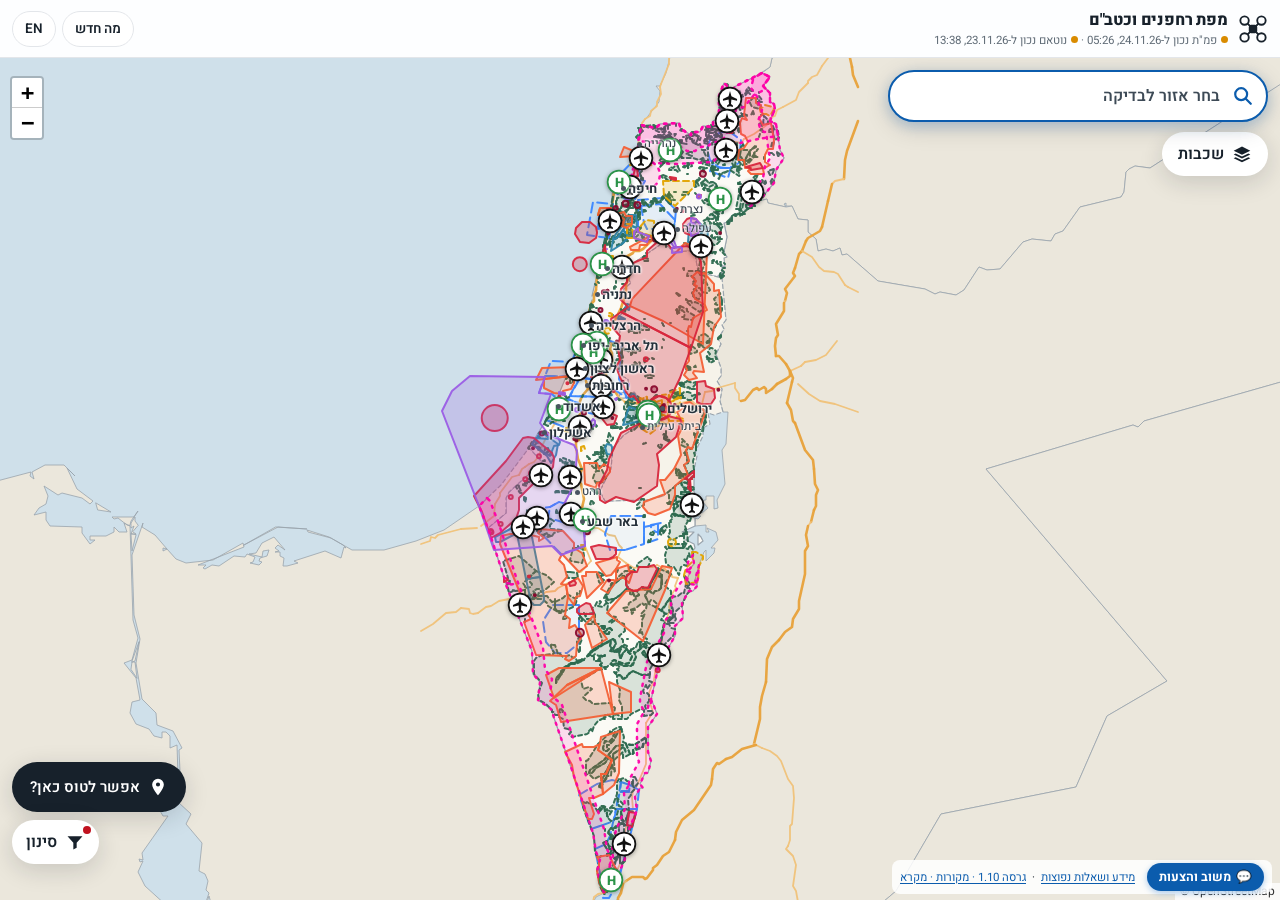
==== index.html @ 3586d22d "beta: prominent area search on the map, traffic moved into Layers, feedback chip - Search moved from" ====
<!DOCTYPE html>
<html lang="he" dir="rtl">
<head>
<meta charset="utf-8">
<meta name="viewport" content="width=device-width, initial-scale=1, viewport-fit=cover">
<!-- seo:head (the English page en/index.html is generated from this file by pipeline/make_en.py) -->
<title>מפת רחפנים ישראל – איפה מותר להטיס רחפן? | Israel Drone Map</title>
<meta name="description" content="מפת רחפנים וכטב&quot;ם לישראל, בחינם: איפה מותר להטיס רחפן, אזורים אסורים, אזורי טיסה, מנחתים וסגירות זמניות (נוטאם). מתעדכן אוטומטית לפי הפמ&quot;ת והנוטאם, עם מזג אוויר וגובה קרקע.">
<link rel="canonical" href="https://harelrynar.github.io/drone-map-il/">
<link rel="alternate" hreflang="he" href="https://harelrynar.github.io/drone-map-il/">
<link rel="alternate" hreflang="en" href="https://harelrynar.github.io/drone-map-il/en/">
<link rel="alternate" hreflang="x-default" href="https://harelrynar.github.io/drone-map-il/">
<meta name="google-site-verification" content="Trq5z6fKql8fN6QeWAqc1n1KBTULobwsMppQrcJJZVo" />
<meta name="theme-color" content="#17212b">
<link rel="manifest" href="manifest.webmanifest">
<meta name="apple-mobile-web-app-title" content="מפת אזורי כטב״ם">
<meta property="og:type" content="website">
<meta property="og:locale" content="he_IL">
<meta property="og:locale:alternate" content="en_US">
<meta property="og:site_name" content="מפת רחפנים ישראל">
<meta property="og:title" content="מפת רחפנים ישראל – איפה מותר להטיס רחפן?">
<meta property="og:description" content="אזורי טיסה, אזורים אסורים, מנחתים וסגירות זמניות (נוטאם) לרחפנים וכטב&quot;ם בישראל. בחינם, מתעדכן אוטומטית.">
<meta property="og:url" content="https://harelrynar.github.io/drone-map-il/">
<meta property="og:image" content="https://harelrynar.github.io/drone-map-il/img/og.png">
<meta property="og:image:width" content="1200">
<meta property="og:image:height" content="630">
<meta name="twitter:card" content="summary_large_image">
<script type="application/ld+json">
{"@context":"https://schema.org","@type":"WebApplication","name":"מפת רחפנים ישראל","alternateName":["Israel Drone Map","מפת מרחב אווירי לכטב\"ם"],"url":"https://harelrynar.github.io/drone-map-il/","inLanguage":["he","en"],"applicationCategory":"TravelApplication","operatingSystem":"Any (web browser)","isAccessibleForFree":true,"offers":{"@type":"Offer","price":"0","priceCurrency":"ILS"},"description":"מפה אינטראקטיבית לרחפנים וכטב\"ם בישראל: אזורי טיסה, אזורים אסורים, מנחתים וסגירות זמניות לפי הפמ\"ת והנוטאם."}
</script>
<!-- /seo:head -->
<!-- app (PWA, 1.9) – shared by the Hebrew and English pages -->
<link rel="icon" type="image/png" sizes="32x32" href="img/favicon-32.png">
<link rel="icon" type="image/png" sizes="192x192" href="img/icon-192.png">
<link rel="apple-touch-icon" href="img/apple-touch-icon.png">
<meta name="mobile-web-app-capable" content="yes">
<meta name="apple-mobile-web-app-capable" content="yes">
<meta name="apple-mobile-web-app-status-bar-style" content="default">
<link rel="preconnect" href="https://fonts.googleapis.com">
<link rel="stylesheet" href="https://fonts.googleapis.com/css2?family=Heebo:wght@400;500;700;800&display=swap">
<link rel="stylesheet" href="css/leaflet.css">
<link rel="stylesheet" href="css/app.css">
</head>
<body>
<header class="topbar">
  <div class="brand">
    <svg class="logo" viewBox="0 0 32 32" aria-hidden="true"><circle cx="7" cy="7" r="4.5"/><circle cx="25" cy="7" r="4.5"/><circle cx="7" cy="25" r="4.5"/><circle cx="25" cy="25" r="4.5"/><path d="M10 10l12 12M22 10L10 22"/><rect x="12.5" y="12.5" width="7" height="7" rx="1.5"/></svg>
    <div>
      <h1 data-i18n="title"></h1>
      <div class="sub" id="updatedLine"></div>
    </div>
  </div>
  <div class="top-actions">
    <button id="btnNews" class="chip" type="button"><span data-i18n="whatsNew"></span><b id="newsBadge" hidden></b></button>
    <button id="btnLang" class="chip" type="button"></button>
  </div>
</header>

<div id="demoRibbon" class="ribbon" hidden><b data-i18n="demo"></b> <span data-i18n="demoSub"></span></div>
<div id="banner" class="banner" hidden></div>

<main id="map" aria-label="map"></main>

<!-- map tools (top, start side): area search + layers -->
<div class="map-tools" id="mapTools">
  <div class="search-wrap" id="searchWrap">
    <svg class="s-ico" viewBox="0 0 24 24" aria-hidden="true"><circle cx="10" cy="10" r="6.5"/><path d="M15 15l5.5 5.5"/></svg>
    <input id="search" type="search" autocomplete="off" enterkeyhint="search" data-i18n-ph="search">
    <div id="searchResults" class="search-results" hidden></div>
  </div>
  <button id="btnLayers" class="fab layers-top" type="button"><svg viewBox="0 0 24 24"><path d="M12 3 2 8l10 5 10-5-10-5zm-7.6 8.3L2 12.5l10 5 10-5-2.4-1.2L12 15l-7.6-3.7zm0 4.5L2 17l10 5 10-5-2.4-1.2L12 19.5l-7.6-3.7z"/></svg><span data-i18n="layers"></span><b id="tfcBadge" class="tfc-badge" hidden></b></button>
</div>

<div class="fabs">
  <button id="btnCheck" class="fab primary" type="button" aria-label="check">
    <svg viewBox="0 0 24 24"><path d="M12 2a7 7 0 0 0-7 7c0 5 7 13 7 13s7-8 7-13a7 7 0 0 0-7-7zm0 9.5A2.5 2.5 0 1 1 12 6.5a2.5 2.5 0 0 1 0 5z"/></svg>
    <span data-i18n="checkHere"></span>
  </button>
  <button id="btnFilters" class="fab" type="button"><svg viewBox="0 0 24 24"><path d="M3 5h18l-7 8v6l-4 2v-8z"/></svg><span data-i18n="filters"></span><i id="filterDot" hidden></i></button>
</div>

<!-- side panel / bottom sheet -->
<section id="sheet" class="sheet" hidden aria-live="polite">
  <div class="sheet-grip"></div>
  <button class="sheet-close" id="sheetClose" type="button" aria-label="close">✕</button>
  <div id="sheetBody"></div>
</section>

<footer class="foot">
  <a id="lnkFeedback" class="fb-chip fb-link" data-fb="footer" target="_blank" rel="noopener" hidden><span aria-hidden="true">💬</span> <span data-i18n="feedback">משוב והצעות</span></a><span id="sepFeedback" hidden></span>
  <button id="btnInstall" type="button" class="linkish" data-i18n="installApp" hidden></button><span id="sepInstall" hidden> · </span>
  <button id="btnInfo" type="button" class="linkish">מידע ושאלות נפוצות</button> ·
  
  <button id="btnAbout" type="button" class="linkish"></button>
</footer>

<!-- seo:info – readable text for visitors and search engines; opened by #btnInfo. Keep it true to what the site does. -->
<div id="seoInfo" hidden>
<article lang="he" dir="rtl">
<h2>מפת רחפנים ישראל – איפה מותר להטיס רחפן?</h2>
<p>מפה חינמית למטיסי רחפנים וכטב"ם בישראל. לוחצים על נקודה במפה, או על "בדיקה כאן", ורואים מה חל במקום: אזורים אסורים, מוגבלים ומסוכנים, אזורי טיסה לכטב"ם, שדות תעופה, מנחתים ומנחתי מסוקים, וסגירות זמניות לפי נוטאם.</p>
<p><b>זהו כלי עזר בלבד.</b> המקור המחייב הוא הפמ"ת והנוטאם הרשמיים של רשות התעופה האזרחית. יש לבדוק אותם לפני כל טיסה.</p>
<h3>איפה מותר להטיס רחפן בישראל?</h3>
<p>זה תלוי במקום, בגובה ובזמן. המפה מרכזת את האזורים מהפמ"ת ואת הסגירות הזמניות מהנוטאם, ומציגה לכל נקודה את המגבלות ואת פרטי הקשר לתיאום.</p>
<h3>מה זה נוטאם (NOTAM)?</h3>
<p>הודעה רשמית על שינוי זמני במרחב האווירי, כמו סגירת אזור, פעילות מיוחדת או מכשול חדש. המפה קוראת את הנוטאמים כל 6 שעות ומציירת אותם. כשהמיקום או הגודל לא ברורים, מוצג אזור משוער בצבע בולט יחד עם ציטוט הנוטאם המקורי.</p>
<h3>מה זה פמ"ת?</h3>
<p>פרסום המידע התעופתי של ישראל (AIP). ממנו נלקחים אזורי הטיסה, האזורים האסורים, שדות התעופה והמנחתים. המפה בודקת אותו פעם ביום ומציינת מתי עודכנה.</p>
<h3>מה עוד יש במפה?</h3>
<p>מזג אוויר לנקודה (רוח, משבים, רוח בגובה 100 מ', גשם, ראות, בסיס ענן, זריחה ושקיעה), גובה קרקע, מכשולים, שטח בנוי וריכוזי קהל, תנועה אווירית נמוכה, ו"למי מתקשרים?" לתיאום.</p>
<h3>האם זה בחינם?</h3>
<p>כן. בלי הרשמה ובלי התקנה, ועובד גם בטלפון.</p>
<p><a href="https://harelrynar.github.io/drone-map-il/en/" hreflang="en">Israel Drone Map – English version</a></p>
</article>
</div>
<!-- /seo:info -->

<script src="js/leaflet.js"></script>
<script src="js/config.js"></script>
<script src="js/analytics.js"></script>
<script src="js/i18n.js"></script>
<script src="js/geo.js"></script>
<script src="js/weather.js"></script>
<script src="js/terrain.js"></script>
<script src="js/osm.js"></script>
<script src="js/traffic.js"></script>
<script src="js/whocall.js"></script>
<script src="js/app.js"></script>
<script src="js/pwa.js"></script>
</body>
</html>
---- css/leaflet.css ----
/* required styles */

.leaflet-pane,
.leaflet-tile,
.leaflet-marker-icon,
.leaflet-marker-shadow,
.leaflet-tile-container,
.leaflet-pane > svg,
.leaflet-pane > canvas,
.leaflet-zoom-box,
.leaflet-image-layer,
.leaflet-layer {
	position: absolute;
	left: 0;
	top: 0;
	}
.leaflet-container {
	overflow: hidden;
	}
.leaflet-tile,
.leaflet-marker-icon,
.leaflet-marker-shadow {
	-webkit-user-select: none;
	   -moz-user-select: none;
	        user-select: none;
	  -webkit-user-drag: none;
	}
/* Prevents IE11 from highlighting tiles in blue */
.leaflet-tile::selection {
	background: transparent;
}
/* Safari renders non-retina tile on retina better with this, but Chrome is worse */
.leaflet-safari .leaflet-tile {
	image-rendering: -webkit-optimize-contrast;
	}
/* hack that prevents hw layers "stretching" when loading new tiles */
.leaflet-safari .leaflet-tile-container {
	width: 1600px;
	height: 1600px;
	-webkit-transform-origin: 0 0;
	}
.leaflet-marker-icon,
.leaflet-marker-shadow {
	display: block;
	}
/* .leaflet-container svg: reset svg max-width decleration shipped in Joomla! (joomla.org) 3.x */
/* .leaflet-container img: map is broken in FF if you have max-width: 100% on tiles */
.leaflet-container .leaflet-overlay-pane svg {
	max-width: none !important;
	max-height: none !important;
	}
.leaflet-container .leaflet-marker-pane img,
.leaflet-container .leaflet-shadow-pane img,
.leaflet-container .leaflet-tile-pane img,
.leaflet-container img.leaflet-image-layer,
.leaflet-container .leaflet-tile {
	max-width: none !important;
	max-height: none !important;
	width: auto;
	padding: 0;
	}

.leaflet-container img.leaflet-tile {
	/* See: https://bugs.chromium.org/p/chromium/issues/detail?id=600120 */
	mix-blend-mode: plus-lighter;
}

.leaflet-container.leaflet-touch-zoom {
	-ms-touch-action: pan-x pan-y;
	touch-action: pan-x pan-y;
	}
.leaflet-container.leaflet-touch-drag {
	-ms-touch-action: pinch-zoom;
	/* Fallback for FF which doesn't support pinch-zoom */
	touch-action: none;
	touch-action: pinch-zoom;
}
.leaflet-container.leaflet-touch-drag.leaflet-touch-zoom {
	-ms-touch-action: none;
	touch-action: none;
}
.leaflet-container {
	-webkit-tap-highlight-color: transparent;
}
.leaflet-container a {
	-webkit-tap-highlight-color: rgba(51, 181, 229, 0.4);
}
.leaflet-tile {
	filter: inherit;
	visibility: hidden;
	}
.leaflet-tile-loaded {
	visibility: inherit;
	}
.leaflet-zoom-box {
	width: 0;
	height: 0;
	-moz-box-sizing: border-box;
	     box-sizing: border-box;
	z-index: 800;
	}
/* workaround for https://bugzilla.mozilla.org/show_bug.cgi?id=888319 */
.leaflet-overlay-pane svg {
	-moz-user-select: none;
	}

.leaflet-pane         { z-index: 400; }

.leaflet-tile-pane    { z-index: 200; }
.leaflet-overlay-pane { z-index: 400; }
.leaflet-shadow-pane  { z-index: 500; }
.leaflet-marker-pane  { z-index: 600; }
.leaflet-tooltip-pane   { z-index: 650; }
.leaflet-popup-pane   { z-index: 700; }

.leaflet-map-pane canvas { z-index: 100; }
.leaflet-map-pane svg    { z-index: 200; }

.leaflet-vml-shape {
	width: 1px;
	height: 1px;
	}
.lvml {
	behavior: url(#default#VML);
	display: inline-block;
	position: absolute;
	}


/* control positioning */

.leaflet-control {
	position: relative;
	z-index: 800;
	pointer-events: visiblePainted; /* IE 9-10 doesn't have auto */
	pointer-events: auto;
	}
.leaflet-top,
.leaflet-bottom {
	position: absolute;
	z-index: 1000;
	pointer-events: none;
	}
.leaflet-top {
	top: 0;
	}
.leaflet-right {
	right: 0;
	}
.leaflet-bottom {
	bottom: 0;
	}
.leaflet-left {
	left: 0;
	}
.leaflet-control {
	float: left;
	clear: both;
	}
.leaflet-right .leaflet-control {
	float: right;
	}
.leaflet-top .leaflet-control {
	margin-top: 10px;
	}
.leaflet-bottom .leaflet-control {
	margin-bottom: 10px;
	}
.leaflet-left .leaflet-control {
	margin-left: 10px;
	}
.leaflet-right .leaflet-control {
	margin-right: 10px;
	}


/* zoom and fade animations */

.leaflet-fade-anim .leaflet-popup {
	opacity: 0;
	-webkit-transition: opacity 0.2s linear;
	   -moz-transition: opacity 0.2s linear;
	        transition: opacity 0.2s linear;
	}
.leaflet-fade-anim .leaflet-map-pane .leaflet-popup {
	opacity: 1;
	}
.leaflet-zoom-animated {
	-webkit-transform-origin: 0 0;
	    -ms-transform-origin: 0 0;
	        transform-origin: 0 0;
	}
svg.leaflet-zoom-animated {
	will-change: transform;
}

.leaflet-zoom-anim .leaflet-zoom-animated {
	-webkit-transition: -webkit-transform 0.25s cubic-bezier(0,0,0.25,1);
	   -moz-transition:    -moz-transform 0.25s cubic-bezier(0,0,0.25,1);
	        transition:         transform 0.25s cubic-bezier(0,0,0.25,1);
	}
.leaflet-zoom-anim .leaflet-tile,
.leaflet-pan-anim .leaflet-tile {
	-webkit-transition: none;
	   -moz-transition: none;
	        transition: none;
	}

.leaflet-zoom-anim .leaflet-zoom-hide {
	visibility: hidden;
	}


/* cursors */

.leaflet-interactive {
	cursor: pointer;
	}
.leaflet-grab {
	cursor: -webkit-grab;
	cursor:    -moz-grab;
	cursor:         grab;
	}
.leaflet-crosshair,
.leaflet-crosshair .leaflet-interactive {
	cursor: crosshair;
	}
.leaflet-popup-pane,
.leaflet-control {
	cursor: auto;
	}
.leaflet-dragging .leaflet-grab,
.leaflet-dragging .leaflet-grab .leaflet-interactive,
.leaflet-dragging .leaflet-marker-draggable {
	cursor: move;
	cursor: -webkit-grabbing;
	cursor:    -moz-grabbing;
	cursor:         grabbing;
	}

/* marker & overlays interactivity */
.leaflet-marker-icon,
.leaflet-marker-shadow,
.leaflet-image-layer,
.leaflet-pane > svg path,
.leaflet-tile-container {
	pointer-events: none;
	}

.leaflet-marker-icon.leaflet-interactive,
.leaflet-image-layer.leaflet-interactive,
.leaflet-pane > svg path.leaflet-interactive,
svg.leaflet-image-layer.leaflet-interactive path {
	pointer-events: visiblePainted; /* IE 9-10 doesn't have auto */
	pointer-events: auto;
	}

/* visual tweaks */

.leaflet-container {
	background: #ddd;
	outline-offset: 1px;
	}
.leaflet-container a {
	color: #0078A8;
	}
.leaflet-zoom-box {
	border: 2px dotted #38f;
	background: rgba(255,255,255,0.5);
	}


/* general typography */
.leaflet-container {
	font-family: "Helvetica Neue", Arial, Helvetica, sans-serif;
	font-size: 12px;
	font-size: 0.75rem;
	line-height: 1.5;
	}


/* general toolbar styles */

.leaflet-bar {
	box-shadow: 0 1px 5px rgba(0,0,0,0.65);
	border-radius: 4px;
	}
.leaflet-bar a {
	background-color: #fff;
	border-bottom: 1px solid #ccc;
	width: 26px;
	height: 26px;
	line-height: 26px;
	display: block;
	text-align: center;
	text-decoration: none;
	color: black;
	}
.leaflet-bar a,
.leaflet-control-layers-toggle {
	background-position: 50% 50%;
	background-repeat: no-repeat;
	display: block;
	}
.leaflet-bar a:hover,
.leaflet-bar a:focus {
	background-color: #f4f4f4;
	}
.leaflet-bar a:first-child {
	border-top-left-radius: 4px;
	border-top-right-radius: 4px;
	}
.leaflet-bar a:last-child {
	border-bottom-left-radius: 4px;
	border-bottom-right-radius: 4px;
	border-bottom: none;
	}
.leaflet-bar a.leaflet-disabled {
	cursor: default;
	background-color: #f4f4f4;
	color: #bbb;
	}

.leaflet-touch .leaflet-bar a {
	width: 30px;
	height: 30px;
	line-height: 30px;
	}
.leaflet-touch .leaflet-bar a:first-child {
	border-top-left-radius: 2px;
	border-top-right-radius: 2px;
	}
.leaflet-touch .leaflet-bar a:last-child {
	border-bottom-left-radius: 2px;
	border-bottom-right-radius: 2px;
	}

/* zoom control */

.leaflet-control-zoom-in,
.leaflet-control-zoom-out {
	font: bold 18px 'Lucida Console', Monaco, monospace;
	text-indent: 1px;
	}

.leaflet-touch .leaflet-control-zoom-in, .leaflet-touch .leaflet-control-zoom-out  {
	font-size: 22px;
	}


/* layers control */

.leaflet-control-layers {
	box-shadow: 0 1px 5px rgba(0,0,0,0.4);
	background: #fff;
	border-radius: 5px;
	}
.leaflet-control-layers-toggle {
	background-image: url(images/layers.png);
	width: 36px;
	height: 36px;
	}
.leaflet-retina .leaflet-control-layers-toggle {
	background-image: url(images/layers-2x.png);
	background-size: 26px 26px;
	}
.leaflet-touch .leaflet-control-layers-toggle {
	width: 44px;
	height: 44px;
	}
.leaflet-control-layers .leaflet-control-layers-list,
.leaflet-control-layers-expanded .leaflet-control-layers-toggle {
	display: none;
	}
.leaflet-control-layers-expanded .leaflet-control-layers-list {
	display: block;
	position: relative;
	}
.leaflet-control-layers-expanded {
	padding: 6px 10px 6px 6px;
	color: #333;
	background: #fff;
	}
.leaflet-control-layers-scrollbar {
	overflow-y: scroll;
	overflow-x: hidden;
	padding-right: 5px;
	}
.leaflet-control-layers-selector {
	margin-top: 2px;
	position: relative;
	top: 1px;
	}
.leaflet-control-layers label {
	display: block;
	font-size: 13px;
	font-size: 1.08333em;
	}
.leaflet-control-layers-separator {
	height: 0;
	border-top: 1px solid #ddd;
	margin: 5px -10px 5px -6px;
	}

/* Default icon URLs */
.leaflet-default-icon-path { /* used only in path-guessing heuristic, see L.Icon.Default */
	background-image: url(images/marker-icon.png);
	}


/* attribution and scale controls */

.leaflet-container .leaflet-control-attribution {
	background: #fff;
	background: rgba(255, 255, 255, 0.8);
	margin: 0;
	}
.leaflet-control-attribution,
.leaflet-control-scale-line {
	padding: 0 5px;
	color: #333;
	line-height: 1.4;
	}
.leaflet-control-attribution a {
	text-decoration: none;
	}
.leaflet-control-attribution a:hover,
.leaflet-control-attribution a:focus {
	text-decoration: underline;
	}
.leaflet-attribution-flag {
	display: inline !important;
	vertical-align: baseline !important;
	width: 1em;
	height: 0.6669em;
	}
.leaflet-left .leaflet-control-scale {
	margin-left: 5px;
	}
.leaflet-bottom .leaflet-control-scale {
	margin-bottom: 5px;
	}
.leaflet-control-scale-line {
	border: 2px solid #777;
	border-top: none;
	line-height: 1.1;
	padding: 2px 5px 1px;
	white-space: nowrap;
	-moz-box-sizing: border-box;
	     box-sizing: border-box;
	background: rgba(255, 255, 255, 0.8);
	text-shadow: 1px 1px #fff;
	}
.leaflet-control-scale-line:not(:first-child) {
	border-top: 2px solid #777;
	border-bottom: none;
	margin-top: -2px;
	}
.leaflet-control-scale-line:not(:first-child):not(:last-child) {
	border-bottom: 2px solid #777;
	}

.leaflet-touch .leaflet-control-attribution,
.leaflet-touch .leaflet-control-layers,
.leaflet-touch .leaflet-bar {
	box-shadow: none;
	}
.leaflet-touch .leaflet-control-layers,
.leaflet-touch .leaflet-bar {
	border: 2px solid rgba(0,0,0,0.2);
	background-clip: padding-box;
	}


/* popup */

.leaflet-popup {
	position: absolute;
	text-align: center;
	margin-bottom: 20px;
	}
.leaflet-popup-content-wrapper {
	padding: 1px;
	text-align: left;
	border-radius: 12px;
	}
.leaflet-popup-content {
	margin: 13px 24px 13px 20px;
	line-height: 1.3;
	font-size: 13px;
	font-size: 1.08333em;
	min-height: 1px;
	}
.leaflet-popup-content p {
	margin: 17px 0;
	margin: 1.3em 0;
	}
.leaflet-popup-tip-container {
	width: 40px;
	height: 20px;
	position: absolute;
	left: 50%;
	margin-top: -1px;
	margin-left: -20px;
	overflow: hidden;
	pointer-events: none;
	}
.leaflet-popup-tip {
	width: 17px;
	height: 17px;
	padding: 1px;

	margin: -10px auto 0;
	pointer-events: auto;

	-webkit-transform: rotate(45deg);
	   -moz-transform: rotate(45deg);
	    -ms-transform: rotate(45deg);
	        transform: rotate(45deg);
	}
.leaflet-popup-content-wrapper,
.leaflet-popup-tip {
	background: white;
	color: #333;
	box-shadow: 0 3px 14px rgba(0,0,0,0.4);
	}
.leaflet-container a.leaflet-popup-close-button {
	position: absolute;
	top: 0;
	right: 0;
	border: none;
	text-align: center;
	width: 24px;
	height: 24px;
	font: 16px/24px Tahoma, Verdana, sans-serif;
	color: #757575;
	text-decoration: none;
	background: transparent;
	}
.leaflet-container a.leaflet-popup-close-button:hover,
.leaflet-container a.leaflet-popup-close-button:focus {
	color: #585858;
	}
.leaflet-popup-scrolled {
	overflow: auto;
	}

.leaflet-oldie .leaflet-popup-content-wrapper {
	-ms-zoom: 1;
	}
.leaflet-oldie .leaflet-popup-tip {
	width: 24px;
	margin: 0 auto;

	-ms-filter: "progid:DXImageTransform.Microsoft.Matrix(M11=0.70710678, M12=0.70710678, M21=-0.70710678, M22=0.70710678)";
	filter: progid:DXImageTransform.Microsoft.Matrix(M11=0.70710678, M12=0.70710678, M21=-0.70710678, M22=0.70710678);
	}

.leaflet-oldie .leaflet-control-zoom,
.leaflet-oldie .leaflet-control-layers,
.leaflet-oldie .leaflet-popup-content-wrapper,
.leaflet-oldie .leaflet-popup-tip {
	border: 1px solid #999;
	}


/* div icon */

.leaflet-div-icon {
	background: #fff;
	border: 1px solid #666;
	}


/* Tooltip */
/* Base styles for the element that has a tooltip */
.leaflet-tooltip {
	position: absolute;
	padding: 6px;
	background-color: #fff;
	border: 1px solid #fff;
	border-radius: 3px;
	color: #222;
	white-space: nowrap;
	-webkit-user-select: none;
	-moz-user-select: none;
	-ms-user-select: none;
	user-select: none;
	pointer-events: none;
	box-shadow: 0 1px 3px rgba(0,0,0,0.4);
	}
.leaflet-tooltip.leaflet-interactive {
	cursor: pointer;
	pointer-events: auto;
	}
.leaflet-tooltip-top:before,
.leaflet-tooltip-bottom:before,
.leaflet-tooltip-left:before,
.leaflet-tooltip-right:before {
	position: absolute;
	pointer-events: none;
	border: 6px solid transparent;
	background: transparent;
	content: "";
	}

/* Directions */

.leaflet-tooltip-bottom {
	margin-top: 6px;
}
.leaflet-tooltip-top {
	margin-top: -6px;
}
.leaflet-tooltip-bottom:before,
.leaflet-tooltip-top:before {
	left: 50%;
	margin-left: -6px;
	}
.leaflet-tooltip-top:before {
	bottom: 0;
	margin-bottom: -12px;
	border-top-color: #fff;
	}
.leaflet-tooltip-bottom:before {
	top: 0;
	margin-top: -12px;
	margin-left: -6px;
	border-bottom-color: #fff;
	}
.leaflet-tooltip-left {
	margin-left: -6px;
}
.leaflet-tooltip-right {
	margin-left: 6px;
}
.leaflet-tooltip-left:before,
.leaflet-tooltip-right:before {
	top: 50%;
	margin-top: -6px;
	}
.leaflet-tooltip-left:before {
	right: 0;
	margin-right: -12px;
	border-left-color: #fff;
	}
.leaflet-tooltip-right:before {
	left: 0;
	margin-left: -12px;
	border-right-color: #fff;
	}

/* Printing */

@media print {
	/* Prevent printers from removing background-images of controls. */
	.leaflet-control {
		-webkit-print-color-adjust: exact;
		print-color-adjust: exact;
		}
	}
---- css/app.css ----
:root{
  --bg:#ffffff; --ink:#17212b; --muted:#5f6b76; --line:#e3e6ea; --accent:#0b5cad;
  --sea:#cfe0ea; --panel-w:400px; --top-h:58px;
  --no:#c1121f; --caution:#d98b00; --ok:#2b9348;
  --shadow:0 6px 24px rgba(16,24,40,.16);
  --safe-b:env(safe-area-inset-bottom,0px); --safe-t:env(safe-area-inset-top,0px);
}
*{box-sizing:border-box}
[hidden]{display:none!important}
html,body{height:100%;margin:0}
body{font-family:"Heebo",system-ui,-apple-system,"Segoe UI",Arial,sans-serif;color:var(--ink);background:var(--sea);overflow:hidden;-webkit-tap-highlight-color:transparent}
button{font:inherit;color:inherit;cursor:pointer}
input,select{font:inherit}
.mono{font-family:ui-monospace,SFMono-Regular,Menlo,Consolas,monospace;font-size:.9em}
.muted{color:var(--muted)}
.linkish{background:none;border:0;padding:0;color:var(--accent);text-decoration:underline;text-underline-offset:2px}
a{color:var(--accent)}

/* ---------- top bar ---------- */
.topbar{position:fixed;inset:0 0 auto 0;padding-top:var(--safe-t);min-height:var(--top-h);z-index:1000;display:flex;align-items:center;gap:12px;padding-inline:12px;background:rgba(255,255,255,.96);backdrop-filter:blur(6px);border-bottom:1px solid var(--line)}
.brand{display:flex;align-items:center;gap:10px;min-width:0}
.logo{width:30px;height:30px;flex:none;fill:none;stroke:var(--ink);stroke-width:2}
.logo rect{fill:var(--ink)}
.brand h1{font-size:16px;margin:0;font-weight:800;white-space:nowrap;letter-spacing:-.01em}
.brand .sub{cursor:pointer;font-size:11.5px;color:var(--muted);white-space:nowrap;overflow:hidden;text-overflow:ellipsis;max-width:46vw}
.search-results button{display:flex;gap:8px;align-items:center;width:100%;text-align:start;background:none;border:0;padding:10px;border-radius:8px}
.search-results button:hover{background:#f1f4f7}
.pad{padding:10px}
.top-actions{display:flex;gap:6px;margin-inline-start:auto}
.chip{position:relative;height:36px;padding:0 12px;border-radius:999px;border:1px solid var(--line);background:#fff;font-weight:600;font-size:13.5px;white-space:nowrap}
.chip b{position:absolute;top:-6px;inset-inline-end:-6px;background:var(--no);color:#fff;font-size:11px;min-width:18px;height:18px;border-radius:9px;display:grid;place-items:center;padding:0 4px}

/* ---------- ribbons / banner ---------- */
.ribbon{position:fixed;top:calc(var(--top-h) + var(--safe-t));inset-inline:0;z-index:990;background:repeating-linear-gradient(45deg,#ffe066,#ffe066 12px,#ffd43b 12px,#ffd43b 24px);color:#3d2c00;text-align:center;font-size:13px;padding:5px 10px}
.banner{position:fixed;top:calc(var(--top-h) + var(--safe-t) + 10px);inset-inline-start:50%;transform:translateX(-50%);z-index:995;width:min(720px,calc(100% - 20px));background:#102a43;color:#fff;border-radius:14px;box-shadow:var(--shadow);display:flex;gap:10px;align-items:center;justify-content:space-between;padding:10px 12px;font-size:13.5px}
[dir=rtl] .banner{transform:translateX(50%)}
.ribbon:not([hidden]) ~ .banner{top:calc(var(--top-h) + var(--safe-t) + 40px)}
.banner b{color:#ffd166}
.b-watch{margin-top:4px;color:#ffd166}
.b-acts{display:flex;gap:6px;flex:none}

/* ---------- map ---------- */
#map{position:fixed;inset:calc(var(--top-h) + var(--safe-t)) 0 0 0;background:var(--sea);z-index:1}
.leaflet-container{font-family:inherit;direction:ltr}
.has-tiles .leaflet-p_basemap-pane,.has-tiles .leaflet-p_labels-pane{display:none}
.city{white-space:nowrap}
.city i{position:absolute;width:5px;height:5px;border-radius:50%;background:#4a5560;left:-2.5px;top:-2.5px}
.city span{position:absolute;left:5px;top:-9px;font-size:11.5px;font-weight:500;color:#3b4650;text-shadow:0 0 3px #fff,0 0 3px #fff,0 0 2px #fff}
.zone{transition:fill-opacity .2s}
.zone.is-new{animation:pulse 1.6s ease-in-out infinite}
@keyframes pulse{50%{stroke-width:5px;stroke-opacity:.6}}
.af-icon svg{width:26px;height:26px;filter:drop-shadow(0 1px 2px rgba(0,0,0,.35))}
.af-icon circle{fill:#fff;stroke:#111;stroke-width:1.6}
.af-icon path{fill:#111}
.af-icon.heli circle{stroke:#2b9348}
.af-icon.heli text{font:800 12px Heebo,Arial;fill:#2b9348}
.af-icon.is-new circle{stroke:var(--no);stroke-width:2.6}
.pin i{display:block;width:22px;height:22px;border-radius:50% 50% 50% 0;background:var(--ink);transform:rotate(-45deg);border:3px solid #fff;box-shadow:0 2px 6px rgba(0,0,0,.4)}
.mypin i{display:block;width:22px;height:22px;border-radius:50%;background:#1a73e8;border:3px solid #fff;box-shadow:0 0 0 0 rgba(26,115,232,.5),0 2px 6px rgba(0,0,0,.4);animation:mypulse 2s infinite}
@keyframes mypulse{70%{box-shadow:0 0 0 12px rgba(26,115,232,0),0 2px 6px rgba(0,0,0,.4)}100%{box-shadow:0 0 0 0 rgba(26,115,232,0),0 2px 6px rgba(0,0,0,.4)}}
.watch{color:#f4a100;font-size:20px;line-height:20px;text-align:center;text-shadow:0 0 3px #000}
.ztip{font-family:inherit;font-weight:600}

/* ---------- floating buttons ---------- */
.fabs{position:fixed;z-index:900;inset-inline-end:12px;bottom:calc(36px + var(--safe-b));display:flex;flex-direction:column;gap:8px;align-items:flex-end}
.fab{display:flex;align-items:center;gap:8px;height:44px;padding:0 14px;border-radius:22px;border:0;background:#fff;box-shadow:var(--shadow);font-weight:600;position:relative}
.fab svg{width:20px;height:20px;fill:currentColor}
.fab.primary{background:var(--ink);color:#fff;height:50px;border-radius:25px;padding:0 18px;font-size:15px}
.fab i{position:absolute;top:6px;inset-inline-start:8px;width:8px;height:8px;border-radius:50%;background:var(--no)}

/* ---------- sheet ---------- */
.sheet{position:fixed;z-index:1001;background:var(--bg);box-shadow:var(--shadow);overflow:auto;-webkit-overflow-scrolling:touch;padding:18px 18px calc(24px + var(--safe-b))}
.sheet-grip{display:none}
.sheet-close{position:sticky;top:0;float:inline-end;margin-inline-start:8px;width:34px;height:34px;border-radius:50%;border:0;background:#eef1f4;font-size:15px;z-index:2}
@media (min-width:821px){
  .sheet{top:calc(var(--top-h) + var(--safe-t) + 12px);bottom:12px;inset-inline-start:12px;width:var(--panel-w);border-radius:16px}
}
@media (max-width:820px){
  .sheet{left:0;right:0;bottom:0;max-height:72vh;border-radius:18px 18px 0 0;padding-top:8px}
  .sheet-grip{display:block;width:40px;height:5px;border-radius:3px;background:#d0d5db;margin:0 auto 10px}
  .sheet-close{top:2px}
  body.sheet-open .fabs,body.sheet-open .banner{display:none}
  .fab span{display:none}
  .fab{width:46px;padding:0;justify-content:center}
  .fab.primary{width:auto;padding:0 18px}
  .fab.primary span{display:inline}
  .brand .sub{max-width:52vw}
  .chip{padding:0 10px;font-size:12.5px}
  .banner{flex-direction:column;align-items:stretch}
}
@media (max-width:420px){ .brand h1{font-size:14.5px} .logo{width:24px;height:24px} #btnNews span{display:none} #btnNews::before{content:"🔔"} }

.sheet h2{font-size:19px;margin:4px 0 12px;display:flow-root}
.sheet h3{font-size:14.5px;margin:18px 0 8px;color:#33404c}
.sheet h3 small{color:var(--muted);font-weight:400}

.verdict{display:flow-root;border-radius:12px;padding:12px 14px;color:#fff;margin-top:2px}
.verdict .v-title{font-size:17px;font-weight:800}
.verdict .v-sub{font-size:12.5px;opacity:.92;margin-top:3px}
.v-no{background:var(--no)} .v-caution{background:var(--caution)} .v-ok{background:var(--ok)}
.pt-row{display:flex;gap:6px;align-items:center;flex-wrap:wrap;margin:10px 0 4px}
.fsum{font-size:12.5px;background:#fff6e0;border-radius:8px;padding:5px 8px;color:#6b4a00}
.mini{border:1px solid var(--line);background:#fff;border-radius:8px;padding:4px 9px;font-size:13px}

.zcard{border:1px solid var(--line);border-inline-start:5px solid var(--zc);border-radius:10px;margin:8px 0;padding:0 12px;background:#fff}
.zcard summary{list-style:none;display:flex;align-items:center;gap:8px;padding:11px 0;font-weight:700;cursor:pointer}
.zcard summary::-webkit-details-marker{display:none}
.zcard summary::after{content:"▾";margin-inline-start:auto;color:var(--muted)}
.zcard[open] summary::after{content:"▴"}
.zcard dl{display:grid;grid-template-columns:max-content 1fr;gap:6px 12px;margin:0 0 10px;font-size:13.5px}
.zcard dt{color:var(--muted)}
.zcard dd{margin:0;overflow-wrap:anywhere}
.zcard .mini{margin-bottom:10px}
.note{font-size:12px;color:#8a5a00}
.sw{display:inline-block;width:14px;height:14px;border-radius:3px;background:color-mix(in srgb,var(--zc) 35%,transparent);border:2px var(--dash,solid) var(--zc);flex:none}
.sw.dot{border-radius:50%;background:#fff}
.newtag{white-space:nowrap;font-style:normal;font-size:11px;background:var(--no);color:#fff;border-radius:6px;padding:1px 6px}
.st{font-weight:700} .st-active{color:var(--no)} .st-scheduled{color:var(--caution)} .st-inactive{color:var(--muted)}
.approx{background:#fff0fa;border:1px dashed #ff00a8;border-radius:8px;padding:8px 10px;margin-bottom:10px;font-size:13px}
.approx p{margin:4px 0 0}
.raw{margin:8px 0;font-size:13px}
.raw summary{cursor:pointer;color:var(--accent)}
.raw pre{white-space:pre-wrap;background:#f4f6f8;border-radius:8px;padding:10px;font-size:12px;margin:6px 0 0;text-align:left}
.near{padding-inline-start:18px;margin:6px 0;font-size:13.5px;line-height:1.8}
.disclaimer{font-size:12px;color:var(--muted);border-top:1px solid var(--line);padding-top:10px;margin-top:18px}

.lrows{display:flex;flex-direction:column}
.lrow{display:flex;align-items:center;gap:10px;padding:10px 2px;border-bottom:1px solid #f0f2f4;font-size:14.5px}
.lrow input{width:18px;height:18px;accent-color:var(--ink)}
.lrow small{margin-inline-start:auto;color:var(--muted)}
.field{display:flex;flex-direction:column;gap:6px;margin:12px 0;font-size:14px}
.field select,.field input{height:42px;border:1px solid var(--line);border-radius:10px;padding:0 10px;background:#fff}
.btn{height:40px;border-radius:10px;border:1px solid var(--line);background:#fff;padding:0 14px;font-weight:600}
.btn.primary{background:var(--ink);color:#fff;border-color:var(--ink)}
.btn.small{height:32px;font-size:13px;padding:0 10px;background:#ffd166;border:0;color:#102a43}
.btn.ghost{background:transparent;color:#fff;border:1px solid rgba(255,255,255,.4)}
.btn.wide{width:100%;height:48px;font-size:15.5px}
.coord-row{display:flex;gap:6px;margin:12px 0 6px}
.coord-row input{flex:1;height:42px;border:1px solid var(--line);border-radius:10px;padding:0 10px;min-width:0}

.upd{display:grid;grid-template-columns:1fr 1fr;gap:8px}
.upd>div{background:#f4f6f8;border-radius:10px;padding:10px;font-size:13px}
.upd span{display:block;color:var(--muted)}
.upd p{margin:6px 0 0;font-size:12.5px}
.upd span.chk{margin-top:3px;font-size:12px}
.chg{list-style:none;padding:0;margin:12px 0}
.chg li{border-bottom:1px solid #f0f2f4;padding:9px 0;font-size:13.5px;display:grid;grid-template-columns:auto auto 1fr;gap:4px 8px;align-items:center}
.chg li div{grid-column:1/-1}
.chg li.fresh{background:#fffbea}
.chg time{color:var(--muted);font-size:12px;justify-self:end}
.k{font-size:11.5px;border-radius:6px;padding:1px 7px;color:#fff;background:#6c757d}
.k-added{background:var(--ok)} .k-removed{background:var(--no)} .k-changed{background:var(--caution)}
.src{font-size:11.5px;color:var(--muted)}
.legend{list-style:none;padding:0;columns:2;font-size:13px}
.legend li{display:flex;gap:8px;align-items:center;margin:5px 0;break-inside:avoid}

.foot{position:fixed;z-index:900;bottom:calc(6px + var(--safe-b));inset-inline-start:8px;font-size:11.5px;background:rgba(255,255,255,.85);border-radius:8px;padding:3px 8px;display:flex;align-items:center;gap:6px;flex-wrap:wrap}
body.sheet-open .foot{display:none}
#toast{position:fixed;z-index:2000;left:50%;bottom:calc(110px + var(--safe-b));transform:translateX(-50%) translateY(20px);background:#17212b;color:#fff;padding:10px 16px;border-radius:10px;opacity:0;pointer-events:none;transition:.25s;max-width:90vw;text-align:center;font-size:14px}
#toast.show{opacity:1;transform:translateX(-50%)}
.leaflet-top{margin-top:8px}
@media (max-width:820px){.leaflet-control-zoom{display:none}}

.notice{background:#fff4e5;border:1px solid #f0b35c;border-radius:10px;padding:8px 10px;margin:12px 0 4px;font-size:13.5px}
.notice .raw{margin:6px 0 0}
.rules{margin:14px 0 0;font-size:13.5px;border:1px solid var(--line);border-radius:10px;padding:8px 10px;background:#fafbfc}
.rules summary{cursor:pointer;font-weight:700}
.rules ul{margin:8px 0;padding-inline-start:18px;line-height:1.7}
.badge{display:inline-block;background:#eef2ff;color:#3730a3;border-radius:6px;padding:1px 7px;font-size:12px}

.city.c1 span{font-size:13px;font-weight:700;color:#26313b}
.city.c3 span{font-size:10.5px;font-weight:400;color:#4a5560}
.city.c4 span{font-size:10px;font-weight:400;color:#5f6b76}
.city.c3 i,.city.c4 i{width:4px;height:4px;left:-2px;top:-2px;background:#7a8590}

@media (max-width:820px){
}
@media (min-width:821px){ [dir=rtl] .sheet{inset-inline-start:12px} }
.lbtns{display:flex;gap:6px;margin:0 0 6px}
.lbtns .btn{height:34px;font-size:13px}
.ovl{border:1px solid var(--line);border-radius:10px;padding:8px 10px;margin:8px 0;font-size:13.5px}
.ovl label{display:flex;gap:8px;align-items:center;font-weight:600}
.ovl input[type=range]{width:100%;accent-color:var(--ink)}
.ovl .muted{font-size:12px}

.srcnote{background:#eef6ff;border:1px solid #b6d4f5;border-radius:8px;padding:6px 9px;margin-bottom:10px;font-size:12.5px;color:#1d4a7a}
.leaflet-tooltip.city-hit{font-weight:700;font-size:13px;padding:2px 8px;border-radius:8px;border:1px solid #0b6bcb;color:#0b3d6e}

/* ---------- weather (1.7) ---------- */
.wx-btn{display:flex;align-items:center;justify-content:center;gap:8px;margin:8px 0 6px;height:46px;background:#eef6ff;border-color:#b6d4f5;color:#0b3d6e}
.wx-btn svg{width:20px;height:20px;flex:none}
.wx-caret{font-style:normal;color:var(--muted);margin-inline-start:2px}
.wx{border:1px solid #b6d4f5;border-radius:12px;padding:10px;margin:0 0 10px;background:#f7fbff}
.wx-load,.wx-err{margin:4px 0 8px;font-size:13.5px}
.wx-err{color:var(--no)}
.wx-head{display:flex;align-items:center;justify-content:space-between;gap:8px;margin-bottom:8px}
.wx-stamp{font-size:13.5px;display:flex;flex-wrap:wrap;gap:2px 8px;align-items:baseline}
.wx-now{color:var(--muted);font-size:12.5px}
.wx-seg{display:flex;flex:none;border:1px solid var(--line);border-radius:9px;overflow:hidden;background:#fff;direction:ltr}
.wx-seg button{border:0;background:none;padding:0 12px;height:34px;font-size:13px;font-weight:600;color:var(--muted)}
.wx-seg button.on{background:var(--ink);color:#fff}
.wx-grid{display:grid;grid-template-columns:1fr 1fr;gap:6px}
.wx-tile{background:#fff;border:1px solid var(--line);border-radius:10px;padding:7px 10px;min-width:0}
.wx-l{display:block;font-size:12px;color:var(--muted)}
.wx-v{display:flex;align-items:baseline;gap:5px;font-size:14px;line-height:1.35}
.wx-v b{font-size:19px;font-weight:800;letter-spacing:-.01em}
.wx-v b.wx-s{font-size:14.5px;font-weight:700}
.wx-u{font-size:12.5px;color:var(--muted)}
.wx-sub{display:block;font-size:12px;color:var(--muted)}
.wx-arrow{width:16px;height:16px;flex:none;align-self:center;fill:var(--accent)}
.wx-warn{border-color:#f0b35c;background:#fff4e5}
.wx-warn .wx-sub{color:#8a5a00}
.wx-fc{margin:9px 2px 0;font-size:13.5px;line-height:1.5}
.wx-foot{margin:8px 2px 0;font-size:11.5px;color:var(--muted);line-height:1.55}

/* =========================================================
 * 1.8 – גובה קרקע, מכשולים, שטח בנוי, תנועה נמוכה, "למי מתקשרים?"
 * ========================================================= */
.fine{font-size:11.5px;color:var(--muted);line-height:1.55;margin:6px 0 0}
.xbox{margin-top:4px}
.xbox h3{margin-bottom:6px}

/* terrain */
.terr{font-size:13.5px;margin:2px 0 8px;display:flex;flex-wrap:wrap;align-items:center;gap:4px 8px;min-height:24px}
.terr-row{display:flex;flex-wrap:wrap;align-items:baseline;gap:3px 7px}
.terr-row b{font-size:16px;font-weight:800}
.terr-l{color:var(--muted)}
.terr-u{color:var(--muted);font-size:12.5px}
.terr-est{font-size:11px;border:1px solid var(--line);border-radius:5px;padding:0 5px;color:var(--muted);white-space:nowrap}
.terr-more{font-size:12px;color:var(--muted)}
.terr-more summary{cursor:pointer;list-style:none;display:inline-block;padding:2px 6px}
.terr-more summary::-webkit-details-marker{display:none}
.terr-more p{margin:2px 0 0;flex-basis:100%}
.terr-more[open]{flex-basis:100%}
.agl{margin-top:5px;font-size:13px;background:#f1f6fb;border-radius:7px;padding:4px 8px;line-height:1.5}
.agl b{font-weight:700}
.agl-in{background:#fff4e5;color:#7a4a00}
.agl-out{background:#eaf6ee;color:#1e5c33}
.agl-warn{background:#fff0f0;color:#8a1c1c}
.agl.muted{background:none;padding:0;font-size:12px}

/* obstacles / people lists */
.obs{list-style:none;margin:0;padding:0}
.obs li{display:flex;align-items:center;gap:8px;padding:7px 0;border-bottom:1px solid #f0f2f4;font-size:13.5px}
.obs li span{flex:1;min-width:0;overflow-wrap:anywhere}
.obs li em{font-style:normal;color:var(--muted);font-size:12.5px;white-space:nowrap}
.obs li.close em{color:var(--no);font-weight:700}
.obs i{flex:none;width:18px;height:0;border-top:3px solid #7a4a12}
.obs .ln-m i{border-top:2px dashed #7a4a12}
.obs .ln-c i{border-top:2px dotted #7a4a12}
.obs .pt i{width:11px;height:11px;margin:0 3.5px;border:2px solid #fff;border-radius:50%;background:#7a4a12;box-shadow:0 0 0 1px #7a4a12}
.obs .pt.nt i{background:#9b5de5;box-shadow:0 0 0 1px #9b5de5}
.obs .cr i{width:11px;height:11px;margin:0 3.5px;border:2px solid #fff;border-radius:50%;background:#00695c;box-shadow:0 0 0 1px #00695c}
.obs-none{font-size:13.5px;color:#1e5c33;margin:4px 0}
.ppl{border-radius:10px;padding:8px 10px;font-size:13.5px;margin:2px 0 8px}
.ppl p{margin:3px 0 0;font-size:12.5px}
.ppl-in{background:#fff4e5;border:1px solid #f0b35c;color:#5c3a00}
.ppl-near{background:#f6f7f9;border:1px solid var(--line)}
.crowd-h{font-size:13px;font-weight:700;margin:8px 0 0}
.crowd-none{font-size:13px;margin:4px 0}
.xsw{background:none!important;border:0!important}
.x-obs{height:0!important;border-top:3px solid #7a4a12!important;border-radius:0!important}
.x-built{background:rgba(107,114,128,.35)!important;border-radius:3px}
.x-crowd{width:12px!important;height:12px!important;border-radius:50%!important;background:#00695c!important}
.x-tfc{width:12px!important;height:12px!important;border-radius:50%!important;background:#0d47a1!important}
.lrow input[data-xl] ~ small{font-size:11px;white-space:nowrap}
h3 .newtag{font-size:11px;vertical-align:1px}

/* low traffic */
.tfc{display:grid;place-items:center}
.tfc svg{width:26px;height:26px;fill:#0d47a1;stroke:#fff;stroke-width:1.2;paint-order:stroke;filter:drop-shadow(0 1px 2px rgba(0,0,0,.4))}
.tfc.heli svg{stroke:#0d47a1;fill:#fff;width:24px;height:24px}
.tfc.nodir svg{opacity:.75}
.tfc span{position:absolute;top:26px;left:50%;transform:translateX(-50%);font:700 10.5px ui-monospace,Menlo,Consolas,monospace;color:#0d47a1;background:rgba(255,255,255,.9);border-radius:4px;padding:0 3px;white-space:nowrap}
.tfc-pop{font-size:13px;line-height:1.5;direction:rtl;text-align:start}
html[dir=ltr] .tfc-pop{direction:ltr}
.tfc-pill{position:fixed;z-index:950;right:12px;top:calc(var(--top-h) + var(--safe-t) + 64px);height:34px;padding:0 11px;border-radius:17px;border:0;background:#fff;box-shadow:var(--shadow);display:flex;align-items:center;gap:6px;font-size:12.5px;font-weight:600;color:#0d47a1}
.ribbon:not([hidden]) ~ .tfc-pill{top:calc(var(--top-h) + var(--safe-t) + 96px)}
.tfc-pill svg{width:16px;height:16px;fill:currentColor}
.tfc-pill.stale{color:var(--no)}
.tfc-pill.off{color:var(--muted)}
body.sheet-open .tfc-pill{display:none}
.tfc-list{list-style:none;margin:0;padding:0}
.tfc-list li{display:flex;gap:8px;align-items:flex-start;justify-content:space-between;padding:8px 0;border-bottom:1px solid #f0f2f4;font-size:13.5px;line-height:1.5}
.tfc-list em{font-style:normal;font-weight:700;white-space:nowrap}
.tfc-stale{color:var(--no);font-size:13.5px}

/* who do I call */
.wc-btn{display:flex;align-items:center;justify-content:center;gap:8px;margin:10px 0 0;height:50px;background:#17212b;color:#fff;border-color:#17212b}
.wc-btn svg{width:19px;height:19px;fill:currentColor;flex:none}
.wc-btn .wx-caret{color:#c9d1d9}
.wc-n{background:#ffd166;color:#17212b;border-radius:10px;min-width:20px;height:20px;display:grid;place-items:center;font-size:12px;padding:0 5px}
.wc{border:1px solid #17212b;border-radius:12px;padding:10px 10px 8px;margin:6px 0 4px;background:#fbfcfd}
.wc-title{margin:0 0 6px!important;font-size:14.5px}
.wc-steps{list-style:none;margin:0;padding:0}
.wc-step{border:1px solid var(--line);border-inline-start:5px solid var(--zc);border-radius:10px;background:#fff;padding:9px 10px;margin:0 0 8px}
.wc-head{display:flex;gap:9px;align-items:flex-start}
.wc-i{flex:none;width:24px;height:24px;border-radius:50%;background:var(--ink);color:#fff;display:grid;place-items:center;font-size:13px}
.wc-ask{font-weight:700;font-size:14px;line-height:1.35}
.wc-for{font-size:12.5px;color:var(--muted);margin-top:1px}
.wc-for span{font-family:ui-monospace,Menlo,Consolas,monospace}
.wc-sched{font-size:12px;color:#8a5a00;margin-top:2px}
.wc-acts{display:grid;gap:6px;margin-top:8px}
.wc-act{display:grid;grid-template-columns:auto 1fr;align-items:center;gap:0 10px;min-height:46px;border:1px solid var(--line);border-radius:10px;padding:5px 12px;text-decoration:none;color:var(--ink);background:#f7f9fb;font-size:13.5px}
.wc-act span{font-weight:700;white-space:nowrap}
.wc-act b{justify-self:end;font-size:14.5px;overflow-wrap:anywhere;text-align:end}
.wc-act small{grid-column:1/-1;color:var(--muted);font-size:11.5px}
.wc-tel{background:#e9f7ee;border-color:#9fd3b1;color:#124a26}
.wc-freq{background:#fff}
.wc-nocontact{font-size:13px;margin:8px 0 0}
.wc-more{font-size:12.5px;margin-top:6px}
.wc-more summary{cursor:pointer;color:var(--accent)}
.wc-more p{margin:4px 0 0;line-height:1.5}
.wc-brief{border-top:1px dashed var(--line);margin-top:4px;padding-top:8px;font-size:13.5px}
.wc-brief pre{white-space:pre-wrap;font:inherit;font-size:13px;background:#fff;border:1px solid var(--line);border-radius:8px;padding:8px 10px;margin:6px 0;line-height:1.6}
.wc-brief-acts{display:flex;gap:6px}
.wc-brief-acts .btn{height:36px;font-size:13px}
.xbox p.muted{font-size:13.5px;margin:4px 0}

/* 1.8.2 header freshness dots */
.fr{display:inline-block;width:7px;height:7px;border-radius:50%;margin-inline-end:4px;vertical-align:1px}
.fr.ok{background:var(--ok)} .fr.old{background:var(--caution)}

/* ---------- 1.9: התקנה כאפליקציה (js/pwa.js) ---------- */
.pwa-steps{padding-inline-start:22px;line-height:1.7}
.pwa-steps li{margin:4px 0}
#btnInstall{font-weight:700}
html.offline #updatedLine::after{content:" · ⚠ offline";color:var(--caution);font-weight:700}
html.offline[lang=he] #updatedLine::after{content:" · ⚠ אין קליטה"}

/* ---------- 1.10: משוב ודיווח (Google Form) ---------- */
.zfoot{display:flex;align-items:center;gap:12px;flex-wrap:wrap;margin-bottom:10px}
.zcard .zfoot .mini{margin-bottom:0}
a.report{font-size:13px;color:var(--muted);text-decoration:underline;text-underline-offset:2px}
a.report:hover,a.report:focus{color:inherit}
details.raw a.report{display:inline-block;margin:6px 0 4px}

/* ---------- design 1.11: map tools (area search + layers), feedback chip ---------- */
.map-tools{position:fixed;z-index:960;top:calc(var(--top-h) + var(--safe-t) + 12px);inset-inline-start:12px;width:min(380px,calc(100% - 24px));display:flex;flex-direction:column;align-items:flex-start;gap:10px;pointer-events:none}
.map-tools>*{pointer-events:auto}
.ribbon:not([hidden]) ~ .map-tools{top:calc(var(--top-h) + var(--safe-t) + 44px)}
body.sheet-open .map-tools{display:none}
.search-wrap{position:relative;width:100%}
.s-ico{position:absolute;inset-inline-start:14px;top:50%;transform:translateY(-50%);width:22px;height:22px;fill:none;stroke:var(--accent);stroke-width:2.4;stroke-linecap:round;pointer-events:none}
#search{width:100%;height:52px;border-radius:26px;border:2px solid var(--accent);background:#fff;padding:0 16px;padding-inline-start:46px;outline:none;font-size:16px;font-weight:600;color:var(--ink);box-shadow:0 4px 14px rgba(11,107,203,.22),var(--shadow)}
#search::placeholder{color:#3d4a56;font-weight:600;opacity:1}
#search:focus{box-shadow:0 0 0 4px rgba(11,107,203,.18),var(--shadow)}
.search-results{position:absolute;inset-inline:0;top:58px;background:#fff;border-radius:14px;box-shadow:var(--shadow);max-height:60vh;overflow:auto;padding:4px}
.layers-top{width:auto;padding:0 16px}
.layers-top span{display:inline}
.banner{top:calc(var(--top-h) + var(--safe-t) + 128px)}
.ribbon:not([hidden]) ~ .banner{top:calc(var(--top-h) + var(--safe-t) + 160px)}
@media (min-width:821px){ .banner{top:calc(var(--top-h) + var(--safe-t) + 12px);width:min(620px,calc(100% - 440px))} [dir=rtl] .banner{transform:translateX(calc(50% - 200px))} [dir=ltr] .banner{transform:translateX(calc(-50% + 200px))} }
@media (max-width:820px){ [dir] .banner{left:10px;right:10px;width:auto;transform:none} }
.tfc-pill{display:none!important}
.tfc-live{display:flex;align-items:center;justify-content:space-between;gap:8px;margin:2px 0 6px;padding:6px 10px;border-radius:10px;background:#eef4fd;color:#0d47a1;font-size:13px}
.tfc-live:empty{display:none}
.tfc-live .stale{color:var(--no)}
.tfc-live .btn{height:30px;font-size:12.5px}
.fb-chip{display:inline-flex;align-items:center;gap:5px;height:28px;padding:0 12px;border-radius:14px;background:var(--accent);color:#fff!important;font-weight:700;font-size:12.5px;text-decoration:none;box-shadow:0 2px 6px rgba(11,107,203,.35)}
.fb-chip:hover{filter:brightness(1.08)}
.fb-chip[hidden]{display:none}
.search-wrap{z-index:2}
.tfc-badge{position:absolute;top:-7px;inset-inline-end:-6px;height:20px;padding:0 6px;border-radius:10px;background:#0d47a1;color:#fff;font-size:11px;font-weight:700;display:grid;place-items:center;direction:ltr}
.tfc-badge[hidden]{display:none}
.map-tools:has(.search-results:not([hidden])) .layers-top{visibility:hidden}
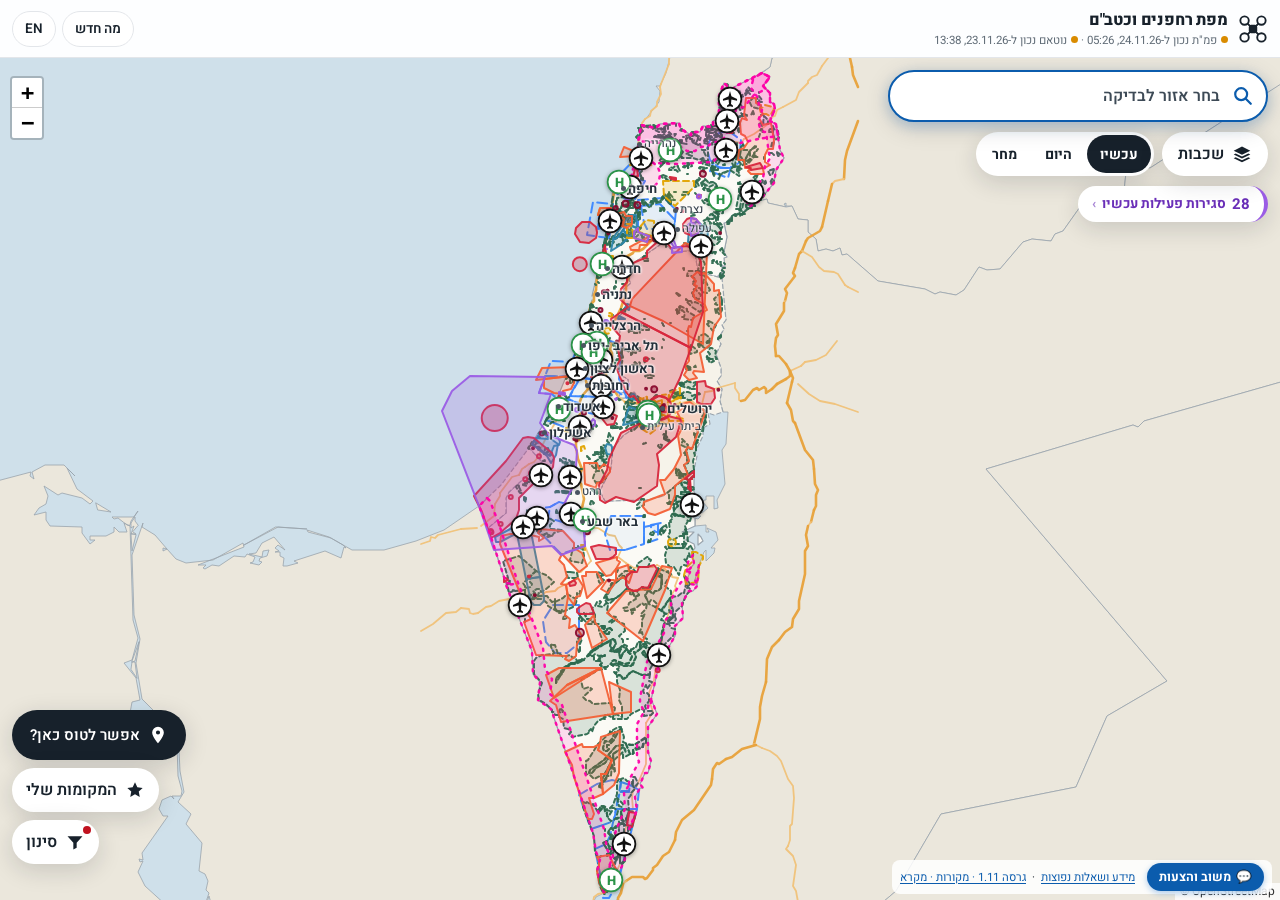
==== commit 63a9145a: "beta: pilot tools – time chips + active closures, flight brief, My places, high contrast - Now / Tod" ====
--- a/index.html
+++ b/index.html
@@ -68,7 +68,13 @@
     <input id="search" type="search" autocomplete="off" enterkeyhint="search" data-i18n-ph="search">
     <div id="searchResults" class="search-results" hidden></div>
   </div>
-  <button id="btnLayers" class="fab layers-top" type="button"><svg viewBox="0 0 24 24"><path d="M12 3 2 8l10 5 10-5-10-5zm-7.6 8.3L2 12.5l10 5 10-5-2.4-1.2L12 15l-7.6-3.7zm0 4.5L2 17l10 5 10-5-2.4-1.2L12 19.5l-7.6-3.7z"/></svg><span data-i18n="layers"></span><b id="tfcBadge" class="tfc-badge" hidden></b></button>
+  <div class="tools-row">
+    <button id="btnLayers" class="fab layers-top" type="button"><svg viewBox="0 0 24 24"><path d="M12 3 2 8l10 5 10-5-10-5zm-7.6 8.3L2 12.5l10 5 10-5-2.4-1.2L12 15l-7.6-3.7zm0 4.5L2 17l10 5 10-5-2.4-1.2L12 19.5l-7.6-3.7z"/></svg><span data-i18n="layers"></span></button>
+    <div class="seg" id="timeSeg" role="group" aria-label="time">
+      <button type="button" data-span="" class="on" aria-pressed="true" data-i18n="spanNow">עכשיו</button><button type="button" data-span="today" aria-pressed="false" data-i18n="spanToday">היום</button><button type="button" data-span="tomorrow" aria-pressed="false" data-i18n="spanTomorrow">מחר</button>
+    </div>
+  </div>
+  <button id="closuresPill" class="cl-pill" type="button" hidden></button>
 </div>
 
 <div class="fabs">
@@ -76,6 +82,7 @@
     <svg viewBox="0 0 24 24"><path d="M12 2a7 7 0 0 0-7 7c0 5 7 13 7 13s7-8 7-13a7 7 0 0 0-7-7zm0 9.5A2.5 2.5 0 1 1 12 6.5a2.5 2.5 0 0 1 0 5z"/></svg>
     <span data-i18n="checkHere"></span>
   </button>
+  <button id="btnPlaces" class="fab" type="button"><svg viewBox="0 0 24 24"><path d="M12 2.8l2.8 5.9 6.4.8-4.7 4.4 1.2 6.4L12 17.2l-5.7 3.1 1.2-6.4-4.7-4.4 6.4-.8z"/></svg><span data-i18n="myPlaces"></span><i id="placesDot" hidden></i></button>
   <button id="btnFilters" class="fab" type="button"><svg viewBox="0 0 24 24"><path d="M3 5h18l-7 8v6l-4 2v-8z"/></svg><span data-i18n="filters"></span><i id="filterDot" hidden></i></button>
 </div>
 
--- a/css/app.css
+++ b/css/app.css
@@ -361,6 +361,67 @@
 .fb-chip:hover{filter:brightness(1.08)}
 .fb-chip[hidden]{display:none}
 .search-wrap{z-index:2}
-.tfc-badge{position:absolute;top:-7px;inset-inline-end:-6px;height:20px;padding:0 6px;border-radius:10px;background:#0d47a1;color:#fff;font-size:11px;font-weight:700;display:grid;place-items:center;direction:ltr}
-.tfc-badge[hidden]{display:none}
 .map-tools:has(.search-results:not([hidden])) .layers-top{visibility:hidden}
+.tfc-first{margin:0 0 14px;padding-bottom:10px;border-bottom:1px solid var(--line)}
+.tfc-first .fine{margin:4px 0 0}
+
+/* ---------- 1.12: pilot tools ---------- */
+.tools-row{display:flex;gap:8px;align-items:center;flex-wrap:wrap}
+.seg{display:flex;align-items:center;height:44px;padding:3px;gap:2px;border-radius:22px;background:#fff;box-shadow:var(--shadow)}
+.seg[hidden]{display:none}
+.seg button{height:38px;border:0;background:none;border-radius:19px;padding:0 13px;font-weight:700;font-size:14px;color:var(--ink)}
+.seg button.on{background:var(--ink);color:#fff}
+.seg.custom{box-shadow:0 0 0 2px var(--caution),var(--shadow)}
+.cl-pill{display:inline-flex;align-items:center;gap:6px;height:36px;padding:0 14px;border-radius:18px;border:0;background:#fff;box-shadow:var(--shadow);font-weight:700;font-size:13.5px;color:#6a2fb8;border-inline-start:4px solid #9b5de5}
+.cl-pill[hidden]{display:none}
+.cl-pill b{font-size:15px}
+.cl-pill i{font-style:normal;opacity:.6}
+.cl-pill.zero{color:#2b7a3d;border-inline-start-color:#2b9348}
+.cl-sub{font-size:13px;margin-top:-6px}
+.cl-list,.pl-list,.br-list{list-style:none;margin:0;padding:0}
+.cl-list li button{display:flex;gap:10px;align-items:flex-start;width:100%;text-align:start;background:none;border:0;border-bottom:1px solid #f0f2f4;padding:10px 2px}
+.cl-list .sw,.br-list .sw{flex:none;margin-top:4px}
+.cl-main{flex:1;display:flex;flex-direction:column;gap:2px;min-width:0}
+.cl-main small,.br-list small{display:block;color:var(--muted);font-size:12.5px;line-height:1.45}
+.cl-list em{font-style:normal;font-weight:700;font-size:12.5px;white-space:nowrap;color:var(--ink)}
+.btn.brief-btn{white-space:normal;min-height:56px}
+.brief-btn{display:flex;flex-direction:column;align-items:flex-start;gap:2px;height:auto!important;padding:10px 14px;margin:10px 0 4px;background:#eef4fd;border:1.5px solid var(--accent);color:var(--accent);text-align:start}
+.brief-btn span{font-weight:800;font-size:15px}
+.brief-btn small{color:#355a80;font-weight:500;font-size:12px}
+.br-head{display:flex;flex-direction:column;gap:2px;margin:-4px 0 10px;font-size:13px;color:var(--muted)}
+.br-head b{font-size:17px;color:var(--ink)}
+.br-acts{display:flex;flex-wrap:wrap;gap:6px;margin:10px 0 4px}
+.br-sec{border-top:1px solid var(--line);margin-top:12px;padding-top:2px}
+.br-sec h3{margin:10px 0 6px}
+.br-list li{display:flex;gap:8px;align-items:flex-start;padding:6px 0;font-size:14px;line-height:1.45}
+.br-wx{display:grid;grid-template-columns:auto 1fr;gap:4px 12px;margin:0;font-size:14px}
+.br-wx dt{color:var(--muted)} .br-wx dd{margin:0;font-weight:600}
+.pl{border:1px solid var(--line);border-radius:12px;padding:10px 12px;margin:8px 0;border-inline-start-width:5px}
+.pl.pl-ok{border-inline-start-color:var(--ok)} .pl.pl-caution{border-inline-start-color:var(--caution)} .pl.pl-no{border-inline-start-color:var(--no)}
+.pl-top{display:flex;align-items:center;gap:6px}
+.pl-dot{display:none}
+.pl-name{flex:1;text-align:start;background:none;border:0;padding:0;font-weight:800;font-size:16px;color:var(--ink)}
+.pl-in{flex:1;height:34px;border:1.5px solid var(--accent);border-radius:8px;padding:0 8px;font-size:15px}
+.pl-sub{font-size:13px;margin-top:3px}
+.pl-new{font-size:13px;font-weight:700;color:var(--no);margin-top:3px}
+.pl-acts{display:flex;align-items:center;gap:6px;margin-top:8px;flex-wrap:wrap}
+.pl-acts .mono{font-size:11.5px;margin-inline-start:auto}
+.hc-row{margin:0 0 14px}
+.hc-sw{font-style:normal;display:grid;place-items:center;width:18px;height:18px;font-size:15px}
+.watch{cursor:pointer}
+
+/* high contrast for sunlight */
+body.hc .leaflet-tile-pane{filter:grayscale(1) contrast(.85) brightness(1.12)}
+body.hc .city span{color:#000;font-weight:800;text-shadow:0 0 3px #fff,0 0 3px #fff,0 0 3px #fff,0 0 2px #fff}
+body.hc .city.c1 span{font-size:14.5px}
+body.hc .sheet{font-size:16.5px;color:#000}
+body.hc .muted,body.hc .sheet small,body.hc .cl-main small,body.hc .br-list small{color:#26313b}
+body.hc .sheet h3{font-size:17.5px}
+body.hc .fab,body.hc .seg,body.hc .cl-pill,body.hc #search{box-shadow:0 0 0 2px #000,0 2px 6px rgba(0,0,0,.3)}
+body.hc .fab{font-weight:800}
+body.hc .topbar{background:#fff}
+body.hc .brand .sub{color:#000;font-weight:600}
+body.hc .foot{background:#fff}
+@media (max-width:420px){ .seg button{padding:0 11px} }
+body.hc .lrow span{font-size:17px;font-weight:600} body.hc .seg button{font-weight:800}
+.pl-acts .btn.small{background:#fff;color:var(--ink);border:1px solid var(--line);height:34px;padding:0 12px;font-weight:700}
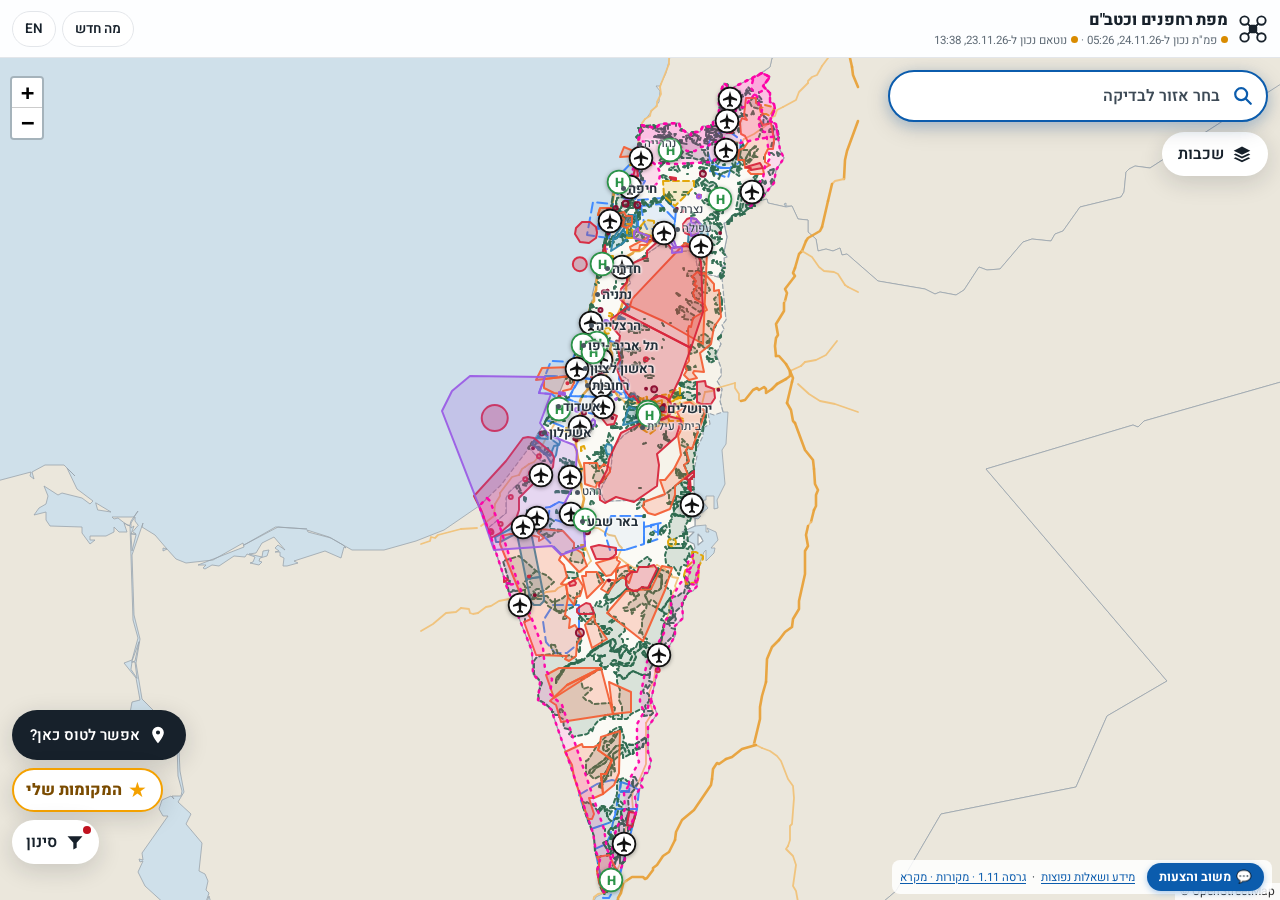
==== commit 49db2fff: "beta: My places only – prominent save button, labelled ★ My places button on the map - Point panel: " ====
--- a/index.html
+++ b/index.html
@@ -68,13 +68,7 @@
     <input id="search" type="search" autocomplete="off" enterkeyhint="search" data-i18n-ph="search">
     <div id="searchResults" class="search-results" hidden></div>
   </div>
-  <div class="tools-row">
-    <button id="btnLayers" class="fab layers-top" type="button"><svg viewBox="0 0 24 24"><path d="M12 3 2 8l10 5 10-5-10-5zm-7.6 8.3L2 12.5l10 5 10-5-2.4-1.2L12 15l-7.6-3.7zm0 4.5L2 17l10 5 10-5-2.4-1.2L12 19.5l-7.6-3.7z"/></svg><span data-i18n="layers"></span></button>
-    <div class="seg" id="timeSeg" role="group" aria-label="time">
-      <button type="button" data-span="" class="on" aria-pressed="true" data-i18n="spanNow">עכשיו</button><button type="button" data-span="today" aria-pressed="false" data-i18n="spanToday">היום</button><button type="button" data-span="tomorrow" aria-pressed="false" data-i18n="spanTomorrow">מחר</button>
-    </div>
-  </div>
-  <button id="closuresPill" class="cl-pill" type="button" hidden></button>
+  <button id="btnLayers" class="fab layers-top" type="button"><svg viewBox="0 0 24 24"><path d="M12 3 2 8l10 5 10-5-10-5zm-7.6 8.3L2 12.5l10 5 10-5-2.4-1.2L12 15l-7.6-3.7zm0 4.5L2 17l10 5 10-5-2.4-1.2L12 19.5l-7.6-3.7z"/></svg><span data-i18n="layers"></span></button>
 </div>
 
 <div class="fabs">
@@ -82,7 +76,7 @@
     <svg viewBox="0 0 24 24"><path d="M12 2a7 7 0 0 0-7 7c0 5 7 13 7 13s7-8 7-13a7 7 0 0 0-7-7zm0 9.5A2.5 2.5 0 1 1 12 6.5a2.5 2.5 0 0 1 0 5z"/></svg>
     <span data-i18n="checkHere"></span>
   </button>
-  <button id="btnPlaces" class="fab" type="button"><svg viewBox="0 0 24 24"><path d="M12 2.8l2.8 5.9 6.4.8-4.7 4.4 1.2 6.4L12 17.2l-5.7 3.1 1.2-6.4-4.7-4.4 6.4-.8z"/></svg><span data-i18n="myPlaces"></span><i id="placesDot" hidden></i></button>
+  <button id="btnPlaces" class="fab places-fab" type="button"><b class="pl-star">★</b><span data-i18n="myPlaces">המקומות שלי</span><em id="placesCount" hidden></em><i id="placesDot" hidden></i></button>
   <button id="btnFilters" class="fab" type="button"><svg viewBox="0 0 24 24"><path d="M3 5h18l-7 8v6l-4 2v-8z"/></svg><span data-i18n="filters"></span><i id="filterDot" hidden></i></button>
 </div>
 
--- a/css/app.css
+++ b/css/app.css
@@ -365,63 +365,26 @@
 .tfc-first{margin:0 0 14px;padding-bottom:10px;border-bottom:1px solid var(--line)}
 .tfc-first .fine{margin:4px 0 0}
 
-/* ---------- 1.12: pilot tools ---------- */
-.tools-row{display:flex;gap:8px;align-items:center;flex-wrap:wrap}
-.seg{display:flex;align-items:center;height:44px;padding:3px;gap:2px;border-radius:22px;background:#fff;box-shadow:var(--shadow)}
-.seg[hidden]{display:none}
-.seg button{height:38px;border:0;background:none;border-radius:19px;padding:0 13px;font-weight:700;font-size:14px;color:var(--ink)}
-.seg button.on{background:var(--ink);color:#fff}
-.seg.custom{box-shadow:0 0 0 2px var(--caution),var(--shadow)}
-.cl-pill{display:inline-flex;align-items:center;gap:6px;height:36px;padding:0 14px;border-radius:18px;border:0;background:#fff;box-shadow:var(--shadow);font-weight:700;font-size:13.5px;color:#6a2fb8;border-inline-start:4px solid #9b5de5}
-.cl-pill[hidden]{display:none}
-.cl-pill b{font-size:15px}
-.cl-pill i{font-style:normal;opacity:.6}
-.cl-pill.zero{color:#2b7a3d;border-inline-start-color:#2b9348}
-.cl-sub{font-size:13px;margin-top:-6px}
-.cl-list,.pl-list,.br-list{list-style:none;margin:0;padding:0}
-.cl-list li button{display:flex;gap:10px;align-items:flex-start;width:100%;text-align:start;background:none;border:0;border-bottom:1px solid #f0f2f4;padding:10px 2px}
-.cl-list .sw,.br-list .sw{flex:none;margin-top:4px}
-.cl-main{flex:1;display:flex;flex-direction:column;gap:2px;min-width:0}
-.cl-main small,.br-list small{display:block;color:var(--muted);font-size:12.5px;line-height:1.45}
-.cl-list em{font-style:normal;font-weight:700;font-size:12.5px;white-space:nowrap;color:var(--ink)}
-.btn.brief-btn{white-space:normal;min-height:56px}
-.brief-btn{display:flex;flex-direction:column;align-items:flex-start;gap:2px;height:auto!important;padding:10px 14px;margin:10px 0 4px;background:#eef4fd;border:1.5px solid var(--accent);color:var(--accent);text-align:start}
-.brief-btn span{font-weight:800;font-size:15px}
-.brief-btn small{color:#355a80;font-weight:500;font-size:12px}
-.br-head{display:flex;flex-direction:column;gap:2px;margin:-4px 0 10px;font-size:13px;color:var(--muted)}
-.br-head b{font-size:17px;color:var(--ink)}
-.br-acts{display:flex;flex-wrap:wrap;gap:6px;margin:10px 0 4px}
-.br-sec{border-top:1px solid var(--line);margin-top:12px;padding-top:2px}
-.br-sec h3{margin:10px 0 6px}
-.br-list li{display:flex;gap:8px;align-items:flex-start;padding:6px 0;font-size:14px;line-height:1.45}
-.br-wx{display:grid;grid-template-columns:auto 1fr;gap:4px 12px;margin:0;font-size:14px}
-.br-wx dt{color:var(--muted)} .br-wx dd{margin:0;font-weight:600}
+/* ---------- 1.12: My places ---------- */
+.place-btn{display:flex;align-items:center;justify-content:center;gap:8px;height:46px;margin:10px 0 4px;border:2px solid #f4a100;background:#fff8e6;color:#7a4b00;font-weight:800;font-size:15px}
+.place-btn .pl-star{font-size:22px;line-height:1;color:#f4a100}
+.place-btn.saved{background:#fff;border-style:dashed}
+.place-btn small{font-weight:600;font-size:12.5px;opacity:.9;text-decoration:underline;margin-inline-start:6px}
+.fab.places-fab{width:auto!important;padding:0 14px 0 12px;gap:6px;border:2px solid #f4a100;color:#7a4b00;font-weight:800}
+.fab.places-fab span{display:inline!important}
+.places-fab .pl-star{font-size:21px;line-height:1;color:#f4a100}
+.places-fab em{font-style:normal;min-width:20px;height:20px;border-radius:10px;background:#f4a100;color:#fff;font-size:12px;display:grid;place-items:center;padding:0 5px}
+.places-fab em[hidden]{display:none}
+.pl-subhead{font-size:13px;margin-top:-6px}
+.pl-list{list-style:none;margin:0;padding:0}
 .pl{border:1px solid var(--line);border-radius:12px;padding:10px 12px;margin:8px 0;border-inline-start-width:5px}
 .pl.pl-ok{border-inline-start-color:var(--ok)} .pl.pl-caution{border-inline-start-color:var(--caution)} .pl.pl-no{border-inline-start-color:var(--no)}
 .pl-top{display:flex;align-items:center;gap:6px}
-.pl-dot{display:none}
 .pl-name{flex:1;text-align:start;background:none;border:0;padding:0;font-weight:800;font-size:16px;color:var(--ink)}
 .pl-in{flex:1;height:34px;border:1.5px solid var(--accent);border-radius:8px;padding:0 8px;font-size:15px}
 .pl-sub{font-size:13px;margin-top:3px}
 .pl-new{font-size:13px;font-weight:700;color:var(--no);margin-top:3px}
 .pl-acts{display:flex;align-items:center;gap:6px;margin-top:8px;flex-wrap:wrap}
 .pl-acts .mono{font-size:11.5px;margin-inline-start:auto}
-.hc-row{margin:0 0 14px}
-.hc-sw{font-style:normal;display:grid;place-items:center;width:18px;height:18px;font-size:15px}
+.pl-acts .btn.small{background:#fff;color:var(--ink);border:1px solid var(--line);height:34px;padding:0 12px;font-weight:700}
 .watch{cursor:pointer}
-
-/* high contrast for sunlight */
-body.hc .leaflet-tile-pane{filter:grayscale(1) contrast(.85) brightness(1.12)}
-body.hc .city span{color:#000;font-weight:800;text-shadow:0 0 3px #fff,0 0 3px #fff,0 0 3px #fff,0 0 2px #fff}
-body.hc .city.c1 span{font-size:14.5px}
-body.hc .sheet{font-size:16.5px;color:#000}
-body.hc .muted,body.hc .sheet small,body.hc .cl-main small,body.hc .br-list small{color:#26313b}
-body.hc .sheet h3{font-size:17.5px}
-body.hc .fab,body.hc .seg,body.hc .cl-pill,body.hc #search{box-shadow:0 0 0 2px #000,0 2px 6px rgba(0,0,0,.3)}
-body.hc .fab{font-weight:800}
-body.hc .topbar{background:#fff}
-body.hc .brand .sub{color:#000;font-weight:600}
-body.hc .foot{background:#fff}
-@media (max-width:420px){ .seg button{padding:0 11px} }
-body.hc .lrow span{font-size:17px;font-weight:600} body.hc .seg button{font-weight:800}
-.pl-acts .btn.small{background:#fff;color:var(--ink);border:1px solid var(--line);height:34px;padding:0 12px;font-weight:700}
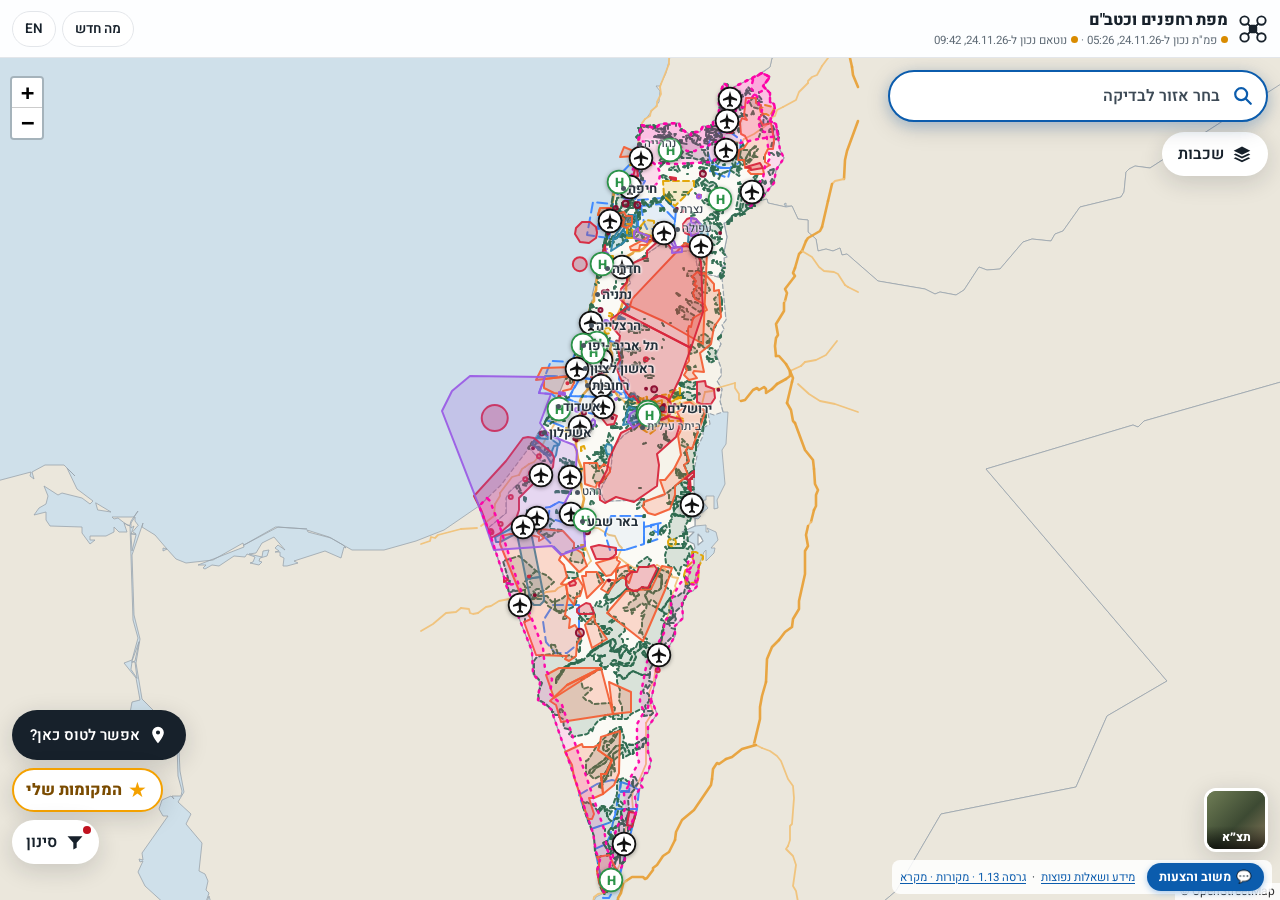
==== commit e062e123: "beta 1.13: map / satellite (Esri World Imagery) toggle Co-Authored-By: Claude Opus 5.5 <noreply@anth" ====
--- a/index.html
+++ b/index.html
@@ -71,6 +71,9 @@
   <button id="btnLayers" class="fab layers-top" type="button"><svg viewBox="0 0 24 24"><path d="M12 3 2 8l10 5 10-5-10-5zm-7.6 8.3L2 12.5l10 5 10-5-2.4-1.2L12 15l-7.6-3.7zm0 4.5L2 17l10 5 10-5-2.4-1.2L12 19.5l-7.6-3.7z"/></svg><span data-i18n="layers"></span></button>
 </div>
 
+<!-- 1.13: מפה / תצ"א -->
+<button id="btnBase" class="base-btn" type="button" data-to="sat" aria-pressed="false" hidden><i aria-hidden="true"></i><span>תצ״א</span></button>
+
 <div class="fabs">
   <button id="btnCheck" class="fab primary" type="button" aria-label="check">
     <svg viewBox="0 0 24 24"><path d="M12 2a7 7 0 0 0-7 7c0 5 7 13 7 13s7-8 7-13a7 7 0 0 0-7-7zm0 9.5A2.5 2.5 0 1 1 12 6.5a2.5 2.5 0 0 1 0 5z"/></svg>
--- a/css/app.css
+++ b/css/app.css
@@ -388,3 +388,25 @@
 .pl-acts .mono{font-size:11.5px;margin-inline-start:auto}
 .pl-acts .btn.small{background:#fff;color:var(--ink);border:1px solid var(--line);height:34px;padding:0 12px;font-weight:700}
 .watch{cursor:pointer}
+
+/* 1.12.1 – zone from a hidden layer, listed in the point check */
+.hiddenlyr{display:flex;align-items:center;gap:8px;flex-wrap:wrap;margin:6px 0 8px;padding:6px 8px;border:1px dashed var(--line,#ccc);border-radius:8px;font-size:12.5px;color:var(--muted,#666)}
+.hiddenlyr .mini{margin-inline-start:auto}
+
+/* ---------- 1.13: מפה / תצ"א ---------- */
+.base-btn{position:fixed;z-index:900;inset-inline-start:12px;bottom:calc(48px + var(--safe-b));width:64px;height:64px;padding:0;border-radius:12px;border:3px solid #fff;box-shadow:var(--shadow);overflow:hidden;background:#cfd8c4;cursor:pointer}
+.base-btn[hidden]{display:none}
+.base-btn i{position:absolute;inset:0;background-size:cover;background-position:center}
+.base-btn[data-to="sat"] i{background-color:#5b6b4a;background-image:url("https://server.arcgisonline.com/ArcGIS/rest/services/World_Imagery/MapServer/tile/12/1662/2443"),linear-gradient(135deg,#6f7d55,#3d4a33 55%,#8a7a5c)}
+.base-btn[data-to="map"] i{background-color:#f2efe6;background-image:url("https://tile.openstreetmap.org/12/2443/1662.png"),linear-gradient(135deg,#f6f3ea,#e3dfd2)}
+.base-btn span{position:absolute;left:0;right:0;bottom:0;padding:2px 0 3px;font-size:12px;font-weight:800;color:#fff;background:linear-gradient(transparent,rgba(0,0,0,.72));text-align:center}
+.base-btn:focus-visible{outline:3px solid #0b6bcb;outline-offset:2px}
+@media (max-width:820px){body.sheet-open .base-btn{display:none}.base-btn{width:56px;height:56px;bottom:calc(76px + var(--safe-b))}}
+/* במצב תצ"א: שמות היישובים שלנו מעל התמונה, בטקסט לבן עם הילה כהה */
+body.sat.has-tiles .leaflet-p_labels-pane{display:block}
+body.sat .city span{color:#fff;text-shadow:0 0 3px #000,0 0 3px #000,0 0 2px #000}
+body.sat .city.c1 span,body.sat .city.c3 span,body.sat .city.c4 span{color:#fff}
+body.sat .city i{background:#fff;box-shadow:0 0 0 1.5px #000}
+/* קווי האזורים מודגשים, עם הילה בהירה כדי שייראו גם על שטח כהה */
+body.sat path.zone{stroke-width:3px}
+body.sat .leaflet-pane svg{filter:drop-shadow(0 0 1px rgba(255,255,255,.95))}
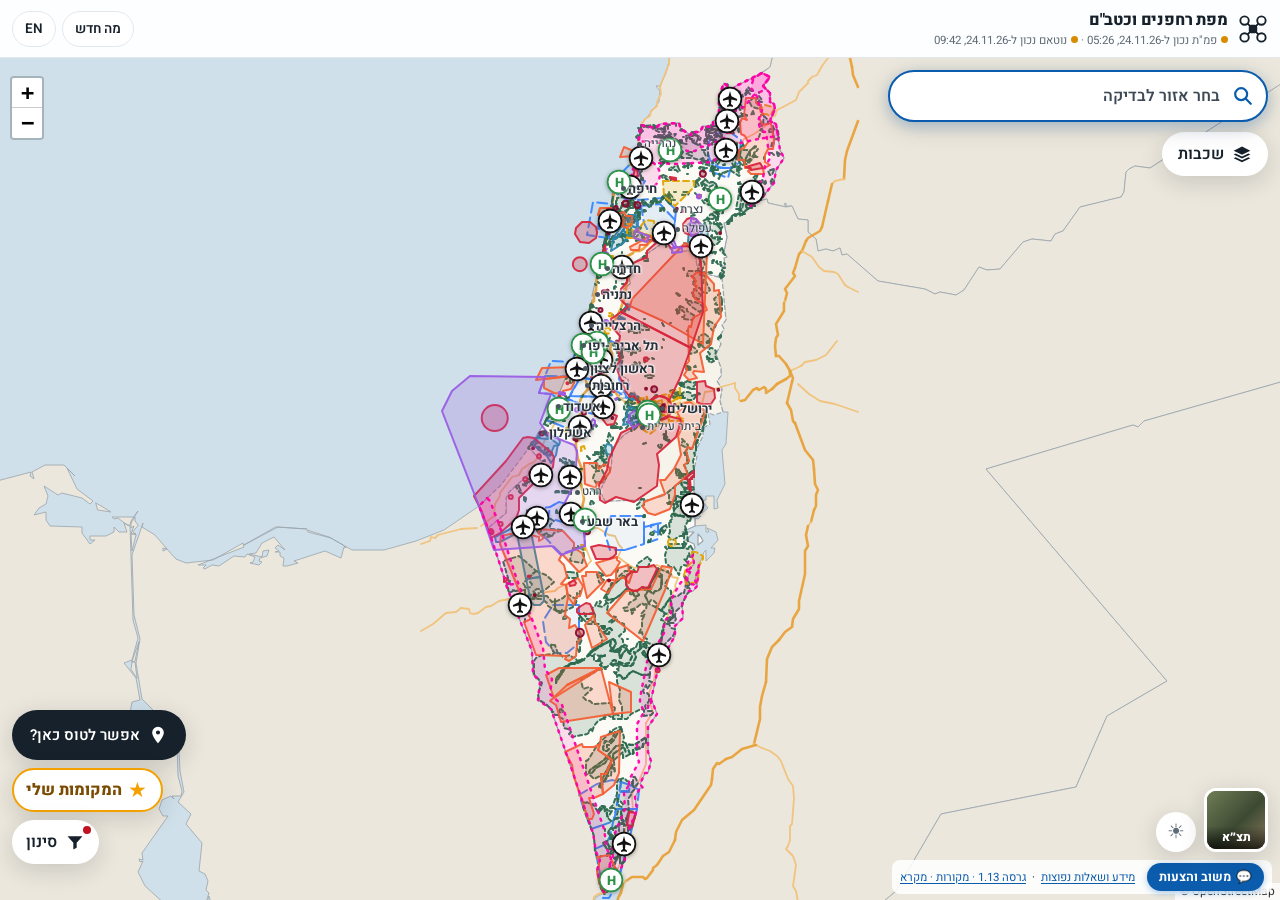
==== commit 9e1224d0: "beta 1.13: background brightness slider (separate for map / satellite) Co-Authored-By: Claude Opus 5" ====
--- a/index.html
+++ b/index.html
@@ -72,7 +72,16 @@
 </div>
 
 <!-- 1.13: מפה / תצ"א -->
-<button id="btnBase" class="base-btn" type="button" data-to="sat" aria-pressed="false" hidden><i aria-hidden="true"></i><span>תצ״א</span></button>
+<div class="base-tools" id="baseTools" hidden>
+  <div class="bright-pop" id="brightPop" hidden>
+    <span class="bp-ico" aria-hidden="true">◐</span>
+    <input id="brightRange" type="range" min="-60" max="60" step="5" value="0" aria-label="brightness">
+    <span class="bp-ico" aria-hidden="true">☀</span>
+    <button id="brightReset" type="button" class="bp-reset" data-i18n="brightReset">איפוס</button>
+  </div>
+  <button id="btnBright" class="bright-btn" type="button" aria-expanded="false"><span aria-hidden="true">☀</span></button>
+  <button id="btnBase" class="base-btn" type="button" data-to="sat" aria-pressed="false"><i aria-hidden="true"></i><span>תצ״א</span></button>
+</div>
 
 <div class="fabs">
   <button id="btnCheck" class="fab primary" type="button" aria-label="check">
--- a/css/app.css
+++ b/css/app.css
@@ -394,14 +394,22 @@
 .hiddenlyr .mini{margin-inline-start:auto}
 
 /* ---------- 1.13: מפה / תצ"א ---------- */
-.base-btn{position:fixed;z-index:900;inset-inline-start:12px;bottom:calc(48px + var(--safe-b));width:64px;height:64px;padding:0;border-radius:12px;border:3px solid #fff;box-shadow:var(--shadow);overflow:hidden;background:#cfd8c4;cursor:pointer}
-.base-btn[hidden]{display:none}
+.base-tools{position:fixed;z-index:950;inset-inline-start:12px;bottom:calc(48px + var(--safe-b));display:flex;align-items:flex-end;gap:8px}
+.base-tools[hidden]{display:none}
+.base-btn{position:relative;width:64px;height:64px;flex:none;padding:0;border-radius:12px;border:3px solid #fff;box-shadow:var(--shadow);overflow:hidden;background:#cfd8c4;cursor:pointer}
 .base-btn i{position:absolute;inset:0;background-size:cover;background-position:center}
 .base-btn[data-to="sat"] i{background-color:#5b6b4a;background-image:url("https://server.arcgisonline.com/ArcGIS/rest/services/World_Imagery/MapServer/tile/12/1662/2443"),linear-gradient(135deg,#6f7d55,#3d4a33 55%,#8a7a5c)}
 .base-btn[data-to="map"] i{background-color:#f2efe6;background-image:url("https://tile.openstreetmap.org/12/2443/1662.png"),linear-gradient(135deg,#f6f3ea,#e3dfd2)}
 .base-btn span{position:absolute;left:0;right:0;bottom:0;padding:2px 0 3px;font-size:12px;font-weight:800;color:#fff;background:linear-gradient(transparent,rgba(0,0,0,.72));text-align:center}
 .base-btn:focus-visible{outline:3px solid #0b6bcb;outline-offset:2px}
-@media (max-width:820px){body.sheet-open .base-btn{display:none}.base-btn{width:56px;height:56px;bottom:calc(76px + var(--safe-b))}}
+.bright-btn{width:40px;height:40px;flex:none;border-radius:50%;border:0;background:#fff;box-shadow:var(--shadow);font-size:20px;line-height:1;cursor:pointer;color:#5f6b76;order:2}
+.bright-btn.on{color:#f4a100;box-shadow:var(--shadow),inset 0 0 0 2px #f4a100}
+.bright-pop{direction:ltr;position:absolute;bottom:calc(100% + 8px);inset-inline-start:0;display:flex;align-items:center;gap:8px;background:#fff;border-radius:22px;box-shadow:var(--shadow);padding:8px 12px;white-space:nowrap}
+.bright-pop[hidden]{display:none}
+.bright-pop input{width:min(180px,46vw);accent-color:#0b6bcb;direction:ltr}
+.bp-ico{font-size:17px;color:#5f6b76}
+.bp-reset{border:0;background:#eef1f4;border-radius:12px;padding:4px 10px;font-size:12.5px;font-weight:600}
+@media (max-width:820px){body.sheet-open .base-tools{display:none}.base-btn{width:56px;height:56px}.base-tools{bottom:calc(76px + var(--safe-b))}}
 /* במצב תצ"א: שמות היישובים שלנו מעל התמונה, בטקסט לבן עם הילה כהה */
 body.sat.has-tiles .leaflet-p_labels-pane{display:block}
 body.sat .city span{color:#fff;text-shadow:0 0 3px #000,0 0 3px #000,0 0 2px #000}
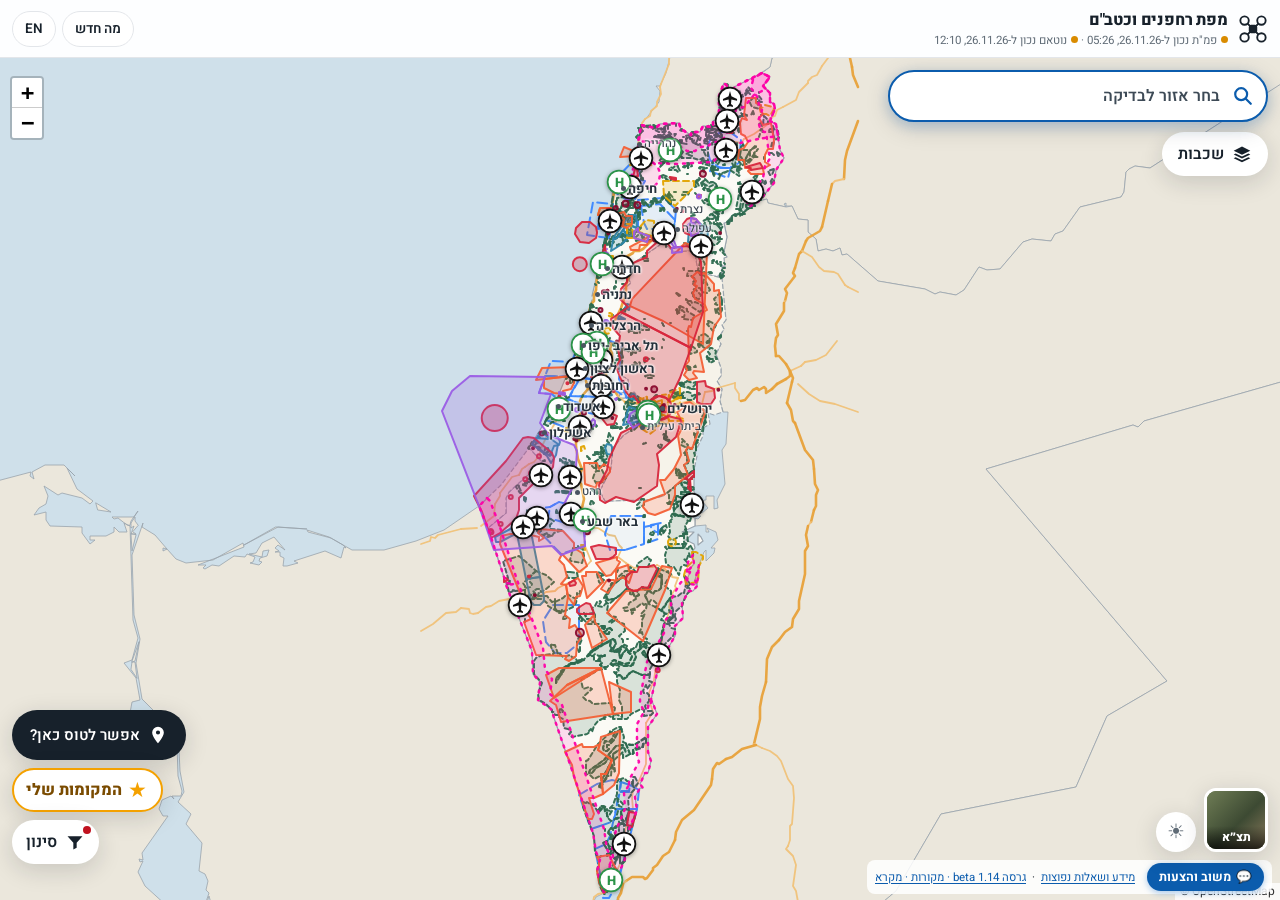
==== commit d7196aa7: "1.14 beta: fill in missing contact details (js/contacts.js + data/contacts.json) CTR/ATZ -> airfield" ====
--- a/index.html
+++ b/index.html
@@ -74,7 +74,7 @@
 <!-- 1.13: מפה / תצ"א -->
 <div class="base-tools" id="baseTools" hidden>
   <div class="bright-pop" id="brightPop" hidden>
-    <span class="bp-ico" aria-hidden="true">◐</span>
+    <span class="bp-ico dim" aria-hidden="true">☀</span>
     <input id="brightRange" type="range" min="-60" max="60" step="5" value="0" aria-label="brightness">
     <span class="bp-ico" aria-hidden="true">☀</span>
     <button id="brightReset" type="button" class="bp-reset" data-i18n="brightReset">איפוס</button>
@@ -138,6 +138,7 @@
 <script src="js/osm.js"></script>
 <script src="js/traffic.js"></script>
 <script src="js/whocall.js"></script>
+<script src="js/contacts.js"></script>
 <script src="js/app.js"></script>
 <script src="js/pwa.js"></script>
 </body>
--- a/css/app.css
+++ b/css/app.css
@@ -404,7 +404,7 @@
 .base-btn:focus-visible{outline:3px solid #0b6bcb;outline-offset:2px}
 .bright-btn{width:40px;height:40px;flex:none;border-radius:50%;border:0;background:#fff;box-shadow:var(--shadow);font-size:20px;line-height:1;cursor:pointer;color:#5f6b76;order:2}
 .bright-btn.on{color:#f4a100;box-shadow:var(--shadow),inset 0 0 0 2px #f4a100}
-.bright-pop{direction:ltr;position:absolute;bottom:calc(100% + 8px);inset-inline-start:0;display:flex;align-items:center;gap:8px;background:#fff;border-radius:22px;box-shadow:var(--shadow);padding:8px 12px;white-space:nowrap}
+.bright-pop{direction:ltr;position:absolute;bottom:calc(100% + 8px);right:0;max-width:calc(100vw - 32px);box-sizing:border-box;display:flex;align-items:center;gap:8px;background:#fff;border-radius:22px;box-shadow:var(--shadow);padding:8px 12px;white-space:nowrap}
 .bright-pop[hidden]{display:none}
 .bright-pop input{width:min(180px,46vw);accent-color:#0b6bcb;direction:ltr}
 .bp-ico{font-size:17px;color:#5f6b76}
@@ -418,3 +418,55 @@
 /* קווי האזורים מודגשים, עם הילה בהירה כדי שייראו גם על שטח כהה */
 body.sat path.zone{stroke-width:3px}
 body.sat .leaflet-pane svg{filter:drop-shadow(0 0 1px rgba(255,255,255,.95))}
+[dir="ltr"] .bright-pop{right:auto;left:0}
+.bp-ico.dim{font-size:13px;opacity:.4}
+
+/* 1.13.1 – כרטיסי אזור: תקציר בכותרת, הערות מקופלות, מקור בשורה התחתונה */
+.zcard .zname{display:flex;flex-direction:column;gap:2px;min-width:0}
+.zcard .zglance{font-weight:400;font-size:12.5px;color:var(--muted)}
+.zcard .zglance .st{font-size:12.5px}
+.zcard[open] .zglance{display:none}
+.zcard dd .rmk summary{list-style:none;cursor:pointer;display:block;padding:0;font-weight:400}
+.zcard dd .rmk summary::-webkit-details-marker{display:none}
+.zcard dd .rmk summary::after{content:none}
+.rmk .rmk-t{display:-webkit-box;-webkit-line-clamp:2;-webkit-box-orient:vertical;overflow:hidden}
+.rmk[open] .rmk-t{display:block}
+.rmk .rmk-more,.rmk .rmk-less{color:var(--accent);font-size:12.5px;font-weight:600}
+.rmk .rmk-less,.rmk[open] .rmk-more{display:none}
+.rmk[open] .rmk-less{display:inline}
+.zfoot .zsrc{font-size:12px;color:var(--muted);order:3;flex-basis:100%}
+.zfoot .zsrc a{color:var(--muted)}
+
+/* 1.13.1 – חלון נקודה: פס מידע אחד, מונה אזורים, רשימות מקוצרות, ⓘ, הפרדה שקטה בין סעיפים */
+.ptinfo{display:flex;flex-wrap:wrap;align-items:center;gap:6px 14px;background:#f5f7f9;border-radius:10px;padding:8px 10px;margin:10px 0}
+.ptinfo .pt-row{margin:0}
+.ptinfo .terr{margin:0;min-height:0}
+.ptinfo .fsum{background:none;padding:0;color:#6b4a00;font-weight:600}
+.ptv h3{border-top:1px solid var(--line);padding-top:14px;margin-top:16px}
+.ptv h3.zh{display:flex;flex-wrap:wrap;align-items:baseline;gap:4px 10px}
+.ztally{display:inline-flex;flex-wrap:wrap;gap:4px 10px;font-size:12.5px;font-weight:600}
+.zt{display:inline-flex;align-items:center;gap:4px}
+.zt i{width:8px;height:8px;border-radius:50%}
+.zt-no{color:var(--no)} .zt-no i{background:var(--no)}
+.zt-caution{color:#9a5b00} .zt-caution i{background:var(--caution)}
+.zt-off{color:var(--muted)} .zt-off i{background:#b8c0c8}
+.lmore summary,.finfo summary{list-style:none;cursor:pointer;display:inline-block;font-size:12.5px;padding:4px 0}
+.lmore summary::-webkit-details-marker,.finfo summary::-webkit-details-marker{display:none}
+.lmore summary{color:var(--accent);font-weight:600}
+.lmore .lm-c,.lmore[open] .lm-o{display:none}
+.lmore[open] .lm-c{display:inline}
+.lmore[open] summary{order:2}
+.finfo summary{color:var(--muted)}
+.finfo .fine{margin-top:2px}
+
+/* 1.14 – פרטי קשר משלימים (js/contacts.js): מסומנים בכתום, עם הסבר ומקור לכל קבוצה */
+.calt{display:flex;flex-direction:column;gap:6px}
+.calt-badge{align-self:flex-start;font-size:11.5px;font-weight:700;color:#9a4b00;background:#fff3e0;border:1px dashed #f0a050;border-radius:999px;padding:1px 8px}
+.calt-g{border-inline-start:3px solid #f0a050;padding-inline-start:8px}
+.calt-basis{font-size:12.5px;color:var(--muted);line-height:1.35}
+.calt-items{margin-top:2px}
+.calt-src{display:block;font-size:11.5px;color:var(--muted)}
+.calt-src a{color:var(--muted)}
+.calt-why{margin:0;font-size:11.5px;color:var(--muted)}
+.wc-alt{border-inline-start:3px solid #f0a050;padding-inline-start:8px;margin-top:6px}
+.wc-alt-basis{font-size:12.5px;color:var(--muted);margin-bottom:4px;line-height:1.35}
